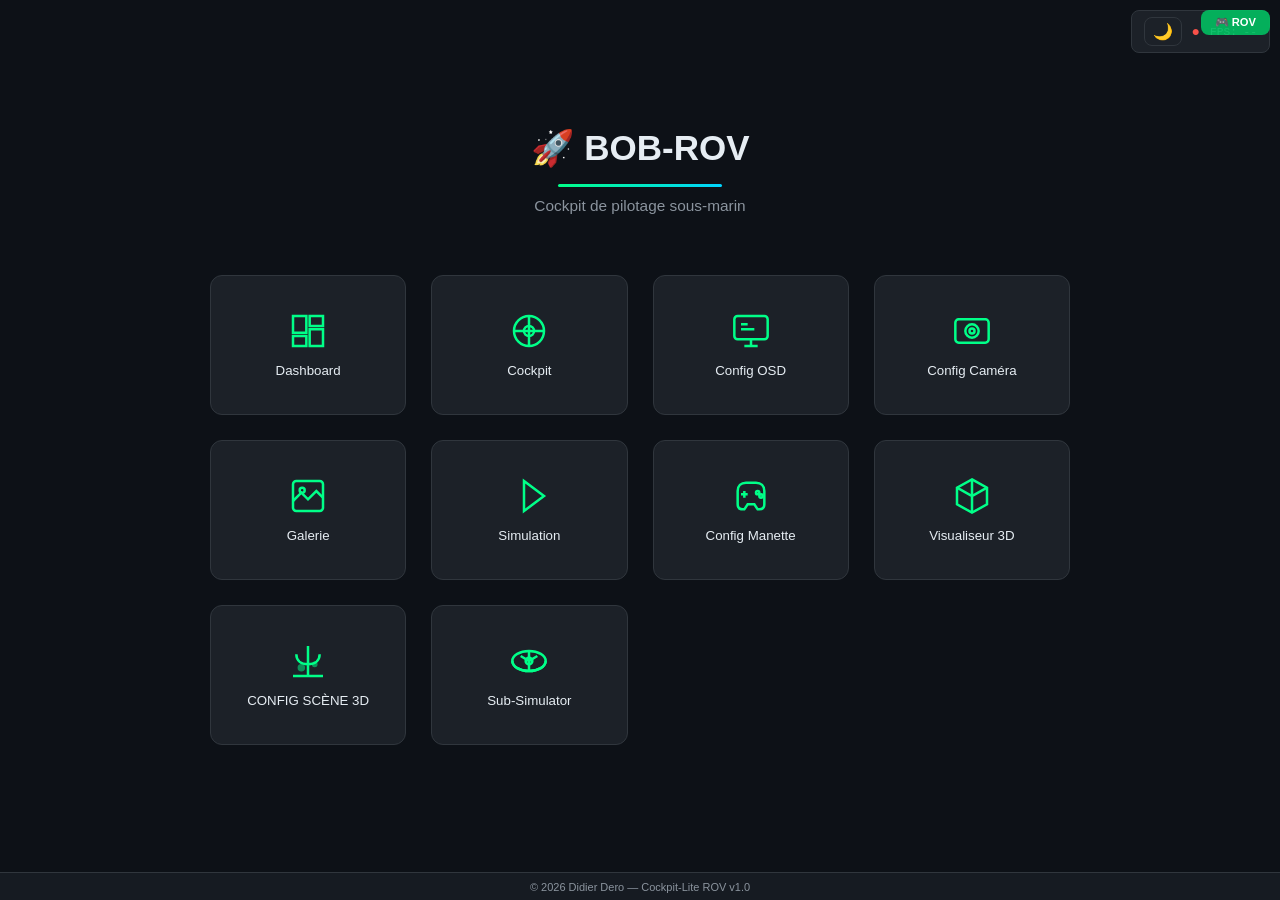
==== frontend/index.html @ 8fc5d4f7 "sauvegarde" ====
<!DOCTYPE html>
<html lang="fr">
<head>
    <meta charset="UTF-8">
    <meta name="viewport" content="width=device-width, initial-scale=1.0">
    <title>BOB-ROV</title>
    <link rel="icon" href="data:image/svg+xml,<svg xmlns='http://www.w3.org/2000/svg' viewBox='0 0 100 100'><text y='.9em' font-size='90'>🚀</text></svg>">
    <link rel="stylesheet" href="css/style.css">
    <link rel="stylesheet" href="css/gamepad.css">
    <link rel="stylesheet" href="css/goggle.css">
    <!-- Three.js via importmap pour le rendu 3D filaire du ROV -->
    <script type="importmap">
    {
        "imports": {
            "three": "https://unpkg.com/three@0.170.0/build/three.module.js",
            "three/addons/": "https://unpkg.com/three@0.170.0/examples/jsm/"
        }
    }
    </script>
    <link rel="stylesheet" href="css/gamepad-nav.css">
    <link rel="stylesheet" href="css/scene3d.css">
</head>
<body class="theme-night">
    <div class="app-container">
        <!-- ========== HEADER + NAVIGATION GRILLE ========== -->
        <header class="index-header" id="nav-home">
            <div class="header-content">
                <h1>🚀 BOB-ROV</h1>
                <p>Cockpit de pilotage sous-marin</p>
            </div>
            <nav class="nav-grid">
                <button class="nav-tile" data-tile="dashboard" onclick="App.switchTile('dashboard')">
                    <svg viewBox="0 0 24 24" width="40" height="40" fill="none" stroke="currentColor" stroke-width="1.5">
                        <path d="M3 13h8V3H3v10zm0 8h8v-6H3v6zm10 0h8V11h-8v10zm0-18v6h8V3h-8z"/>
                    </svg>
                    <span>Dashboard</span>
                </button>
                <button class="nav-tile" data-tile="cockpit" onclick="App.switchTile('cockpit')">
                    <svg viewBox="0 0 24 24" width="40" height="40" fill="none" stroke="currentColor" stroke-width="1.5">
                        <circle cx="12" cy="12" r="9"/>
                        <path d="M12 3v18M3 12h18"/>
                        <circle cx="12" cy="12" r="3"/>
                    </svg>
                    <span>Cockpit</span>
                </button>
                <button class="nav-tile" data-tile="config-osd" onclick="App.switchTile('config-osd')">
                    <svg viewBox="0 0 24 24" width="40" height="40" fill="none" stroke="currentColor" stroke-width="1.5">
                        <rect x="2" y="3" width="20" height="14" rx="2"/>
                        <path d="M8 21h8M12 17v4"/>
                        <path d="M6 8h4M6 11h8"/>
                    </svg>
                    <span>Config OSD</span>
                </button>
                <button class="nav-tile" data-tile="config-cam" onclick="App.switchTile('config-cam')">
                    <svg viewBox="0 0 24 24" width="40" height="40" fill="none" stroke="currentColor" stroke-width="1.5">
                        <rect x="2" y="5" width="20" height="14" rx="2"/>
                        <circle cx="12" cy="12" r="4"/>
                        <circle cx="12" cy="12" r="1.5"/>
                    </svg>
                    <span>Config Caméra</span>
                </button>
                <button class="nav-tile" data-tile="galerie" onclick="App.switchTile('galerie')">
                    <svg viewBox="0 0 24 24" width="40" height="40" fill="none" stroke="currentColor" stroke-width="1.5">
                        <rect x="3" y="3" width="18" height="18" rx="2"/>
                        <path d="M3 15l5-5 4 4 5-5 4 4"/>
                        <circle cx="8.5" cy="8.5" r="1.5"/>
                    </svg>
                    <span>Galerie</span>
                </button>
                <button class="nav-tile" data-tile="simulation" onclick="App.switchTile('simulation')">
                    <svg viewBox="0 0 24 24" width="40" height="40" fill="none" stroke="currentColor" stroke-width="1.5">
                        <path d="M9 3v18l12-9L9 3z"/>
                    </svg>
                    <span>Simulation</span>
                </button>
                <button class="nav-tile" data-tile="config-manette" onclick="App.switchTile('config-manette')">
                    <svg viewBox="0 0 24 24" width="40" height="40" fill="none" stroke="currentColor" stroke-width="1.5">
                        <path d="M6 11h4M8 9v4"/>
                        <circle cx="16" cy="10" r="1"/>
                        <circle cx="18" cy="12" r="1"/>
                        <path d="M4 17c0 2 1 3 3 3h1l2-3h4l2 3h1c2 0 3-1 3-3V9c0-3-2-5-5-5H9C6 4 4 6 4 9v8z"/>
                    </svg>
                    <span>Config Manette</span>
                </button>
                <button class="nav-tile" data-tile="mapping3d" onclick="window.location.href='/mapping3d'">
                    <svg viewBox="0 0 24 24" width="40" height="40" fill="none" stroke="currentColor" stroke-width="1.5">
                        <path d="M12 2l9 5v10l-9 5-9-5V7l9-5z"/>
                        <path d="M12 2v20M3 7l9 5 9-5"/>
                    </svg>
                    <span>Visualiseur 3D</span>
                </button>
                <button class="nav-tile" data-tile="config-scene-3d" onclick="App.switchTile('config-scene-3d')">
                    <svg viewBox="0 0 24 24" width="40" height="40" fill="none" stroke="currentColor" stroke-width="1.5">
                        <path d="M12 3v18M5 8c0 4 3 6 7 6s7-2 7-6"/>
                        <path d="M3 21h18"/>
                        <circle cx="8" cy="16" r="1.5" fill="currentColor" opacity="0.5"/>
                        <circle cx="16" cy="14" r="1" fill="currentColor" opacity="0.5"/>
                    </svg>
                    <span>CONFIG SCÈNE 3D</span>
                </button>
                <button class="nav-tile" data-tile="subsim" onclick="window.location.href='/subsim'">
                    <svg viewBox="0 0 24 24" width="40" height="40" fill="none" stroke="currentColor" stroke-width="1.5">
                        <ellipse cx="12" cy="12" rx="10" ry="6"/>
                        <path d="M12 6v12"/>
                        <path d="M7 9l5 3 5-3"/>
                        <circle cx="12" cy="12" r="2"/>
                        <path d="M2 12c0 3.3 4.5 6 10 6s10-2.7 10-6"/>
                    </svg>
                    <span>Sub-Simulator</span>
                </button>
            </nav>
        </header>

        <!-- Bouton retour vers l'accueil (visible quand un panneau est ouvert) -->
        <button class="btn-back" id="btn-back-home" onclick="App.goHome()">← Accueil</button>

        <!-- Status bar flottante (thème, WebSocket, FPS, SIM) -->
        <div class="status-bar-float" id="status-bar-float">
            <button class="theme-toggle" id="btn-theme" title="Basculer Jour/Nuit">🌙</button>
            <span class="status-dot" id="ws-status" title="WebSocket">●</span>
            <span id="nav-fps">FPS: --</span>
            <span id="nav-sim" class="badge-sim">SIM</span>
        </div>

        <!-- ========== CONTENU PRINCIPAL ========== -->
        <main class="main-content">

            <!-- ===== TUILE 1: DASHBOARD ===== -->
            <section class="tile-panel" id="tile-dashboard">
                <h2 class="tile-title">Dashboard / Informations Système</h2>
                <div class="dashboard-grid">
                    <div class="info-card">
                        <h3>🖥 Processeur</h3>
                        <div class="metric"><span class="metric-label">Température SoC</span><span class="metric-value" id="cpu-temp">--</span></div>
                        <div class="metric"><span class="metric-label">Charge (1min)</span><span class="metric-value" id="cpu-load">--</span></div>
                    </div>
                    <div class="info-card">
                        <h3>💾 Mémoire</h3>
                        <div class="metric"><span class="metric-label">Utilisation RAM</span><span class="metric-value" id="mem-used">--</span></div>
                        <div class="progress-bar"><div class="progress-fill" id="mem-bar" style="width:0%"></div></div>
                    </div>
                    <div class="info-card">
                        <h3>💿 Stockage</h3>
                        <div class="metric"><span class="metric-label">Disque libre</span><span class="metric-value" id="disk-free">--</span></div>
                    </div>
                    <div class="info-card">
                        <h3>📷 Caméra</h3>
                        <div class="metric"><span class="metric-label">État</span><span class="metric-value" id="cam-status">--</span></div>
                        <div class="metric"><span class="metric-label">FPS vidéo</span><span class="metric-value" id="cam-fps">--</span></div>
                    </div>
                    <div class="info-card">
                        <h3>🌐 Réseau</h3>
                        <div class="metric"><span class="metric-label">WebSocket</span><span class="metric-value" id="net-ws">--</span></div>
                    </div>
                    <div class="info-card">
                        <h3>📡 Capteurs</h3>
                        <div class="metric"><span class="metric-label">Mode</span><span class="metric-value" id="sensor-mode">--</span></div>
                        <div class="metric"><span class="metric-label">Profondeur</span><span class="metric-value" id="dash-depth">--</span></div>
                        <div class="metric"><span class="metric-label">Température</span><span class="metric-value" id="dash-temp">--</span></div>
                        <div class="metric"><span class="metric-label">Pression</span><span class="metric-value" id="dash-pressure">--</span></div>
                        <div class="metric"><span class="metric-label">GY-91 (IMU)</span><span class="metric-value" id="dash-gy91">--</span></div>
                    </div>
                    <div class="info-card">
                        <h3>🧭 Centrale inertielle (IMU)</h3>
                        <div class="metric"><span class="metric-label">Capteur actif</span><span class="metric-value" id="imu-sensor-name">--</span></div>
                        <div class="metric"><span class="metric-label">Adresse I2C</span><span class="metric-value" id="imu-i2c-addr">--</span></div>
                        <div class="metric"><span class="metric-label">État</span><span class="metric-value" id="imu-health">--</span></div>
                        <div class="metric"><span class="metric-label">Roll / Pitch / Yaw</span><span class="metric-value" id="imu-orientation">--</span></div>
                        <div class="metric"><span class="metric-label">Accél. (g)</span><span class="metric-value" id="imu-accel">--</span></div>
                        <div class="imu-alert" id="imu-alert" style="display:none; color:#ff6b35; font-size:0.85em; margin:6px 0;">⚠ --</div>
                        <div class="metric" style="margin-top:8px;">
                            <span class="metric-label">Changer de capteur</span>
                            <select id="imu-sensor-select" style="max-width:130px;">
                                <option value="QMI8658">QMI8658</option>
                                <option value="GY91">GY91</option>
                                <option value="ADXL345">ADXL345</option>
                            </select>
                        </div>
                        <button class="btn btn-primary btn-sm" id="btn-imu-apply" onclick="App.applyImuSensor()">✅ Appliquer</button>
                    </div>
                    <div class="info-card">
                        <h3>🔧 Capteurs individuels</h3>
                        <p class="hint">Activez/désactivez chaque capteur (simulé ↔ réel)</p>
                        <div class="sensor-toggle-grid">
                            <label class="sensor-toggle">
                                <span class="sensor-label">📐 Roulis</span>
                                <input type="checkbox" id="sens-roll" checked data-sensor="roll">
                                <span class="sensor-status" id="sens-roll-status">SIM</span>
                            </label>
                            <label class="sensor-toggle">
                                <span class="sensor-label">📏 Tangage</span>
                                <input type="checkbox" id="sens-pitch" checked data-sensor="pitch">
                                <span class="sensor-status" id="sens-pitch-status">SIM</span>
                            </label>
                            <label class="sensor-toggle">
                                <span class="sensor-label">🌊 Profondeur</span>
                                <input type="checkbox" id="sens-depth" checked data-sensor="depth">
                                <span class="sensor-status" id="sens-depth-status">SIM</span>
                            </label>
                            <label class="sensor-toggle">
                                <span class="sensor-label">🌡️ Température</span>
                                <input type="checkbox" id="sens-temperature" checked data-sensor="temperature">
                                <span class="sensor-status" id="sens-temperature-status">SIM</span>
                            </label>
                            <label class="sensor-toggle">
                                <span class="sensor-label">🧭 Cap</span>
                                <input type="checkbox" id="sens-heading" checked data-sensor="heading">
                                <span class="sensor-status" id="sens-heading-status">SIM</span>
                            </label>
                            <label class="sensor-toggle">
                                <span class="sensor-label">🔋 Batterie</span>
                                <input type="checkbox" id="sens-battery" checked data-sensor="battery">
                                <span class="sensor-status" id="sens-battery-status">SIM</span>
                            </label>
                        </div>
                        <div class="sensor-hw-status">
                            <h4>Matériel détecté</h4>
                            <div id="sensor-hw-list"></div>
                        </div>
                        <div class="sensor-adxl-section">
                            <label class="sensor-toggle sensor-toggle-wide">
                                <span class="sensor-label">⚡ ADXL345 (I2C 0x53)</span>
                                <input type="checkbox" id="sens-adxl345">
                                <span class="sensor-status" id="sens-adxl345-status">OFF</span>
                            </label>
                        </div>
                    </div>
                    <div class="info-card info-card-wifi">
                        <h3>📶 Configuration Wi-Fi</h3>
                        <div class="metric"><span class="metric-label">Réseau</span><span class="metric-value" id="wifi-ssid">--</span></div>
                        <div class="metric"><span class="metric-label">Adresse IP</span><span class="metric-value" id="wifi-ip">--</span></div>
                        <div class="metric"><span class="metric-label">Signal</span><span class="metric-value" id="wifi-signal">--</span></div>
                        <button class="btn btn-primary btn-sm wifi-manage-btn" id="btn-wifi-manage" onclick="WifiManager.openModal()">📶 Gérer / Scanner les réseaux</button>
                    </div>
                    <div class="info-card info-card-system">
                        <h3>⏻ Système</h3>
                        <button class="btn-reboot" id="btn-reboot" onclick="App.confirmReboot()">🔄 Redémarrer le Pi</button>
                    </div>
                    <div class="config-card">
                        <h3>📊 État des fonctions</h3>
                        <div id="action-status-panel"></div>
                    </div>
                </div>
            </section>

            <!-- ===== TUILE 2: COCKPIT ===== -->
            <section class="tile-panel" id="tile-cockpit">
                <div class="cockpit-layout" id="cockpit-layout">
                    <div class="video-container">
                        <img id="video-stream" src="/video_feed" alt="Flux vidéo">
                        <canvas id="osd-canvas"></canvas>
                        <button class="panel-toggle-btn" id="btn-toggle-panel" title="Masquer/Afficher le panneau (F)">◀</button>
                    </div>
                    <div class="control-panel" id="control-panel">

                        <!-- === Accordéon : Commandes === -->
                        <div class="cockpit-section" data-section="commandes">
                            <div class="section-header">
                                <span class="section-title">🎮 Commandes</span>
                                <span class="section-indicator">▾</span>
                            </div>
                            <div class="section-body">
                                <div class="control-group">
                                    <button class="btn btn-danger" id="btn-arm">🔓 ARMER</button>
                                    <button class="btn btn-success" id="btn-disarm">🔒 DÉSARMER</button>
                                </div>
                                <div class="control-group autopilot-group">
                                    <label>Auto-Pilote (ESP32)</label>
                                    <div class="autopilot-selector">
                                        <button class="btn-autopilot active" id="btn-ap-1" data-ap-mode="1" title="Pilotage manuel, stabilisation désactivée">🕹️ PASSIF</button>
                                        <button class="btn-autopilot" id="btn-ap-2" data-ap-mode="2" title="Stabilisation automatique du roulis">⚖️ AUTO-ROULIS</button>
                                        <button class="btn-autopilot" id="btn-ap-3" data-ap-mode="3" title="Stabilisation complète">🎯 AUTO-FULL</button>
                                    </div>
                                </div>
                                <div class="control-group">
                                    <label for="light-slider">Éclairage LED</label>
                                    <input type="range" id="light-slider" min="0" max="100" value="0">
                                    <span id="light-value">0%</span>
                                </div>
                                <div class="control-group" style="margin-top:10px;">
                                    <button class="btn-sm" id="btn-goggle" onclick="Goggle.activate()" title="Mode Lunette (G)">🥽 Mode Lunette</button>
                                </div>
                            </div>
                        </div>

                        <!-- === Accordéon : Enregistrement === -->
                        <div class="cockpit-section" data-section="enregistrement">
                            <div class="section-header">
                                <span class="section-title">📸 Enregistrement</span>
                                <span class="section-indicator">▾</span>
                            </div>
                            <div class="section-body">
                                <div class="control-group record-group">
                                    <div class="record-buttons">
                                        <button class="btn btn-record" id="btn-record-start" title="Démarrer l'enregistrement vidéo">🔴 REC</button>
                                        <button class="btn btn-record-stop" id="btn-record-stop" disabled title="Arrêter l'enregistrement">⏹ STOP</button>
                                        <button class="btn btn-photo" id="btn-photo" title="Prendre une photo">📷 PHOTO</button>
                                    </div>
                                    <div class="record-osd-toggles">
                                        <label class="toggle-label toggle-sm"><input type="checkbox" id="cfg-record-video-osd" checked> OSD sur vidéo</label>
                                        <label class="toggle-label toggle-sm"><input type="checkbox" id="cfg-record-photo-osd" checked> OSD sur photo</label>
                                    </div>
                                    <div class="record-status" id="record-status">
                                        <span id="record-indicator" class="record-dot"></span>
                                        <span id="record-info">Prêt</span>
                                    </div>
                                </div>
                            </div>
                        </div>

                        <!-- === Accordéon : Télémétrie === -->
                        <div class="cockpit-section" data-section="telemetrie">
                            <div class="section-header">
                                <span class="section-title">📊 Télémétrie</span>
                                <span class="section-indicator">▾</span>
                            </div>
                            <div class="section-body">
                                <div class="telemetry-quick">
                                    <div class="tq-item"><span class="tq-label">Prof.</span><span class="tq-value" id="tq-depth">0.0m</span></div>
                                    <div class="tq-item"><span class="tq-label">Temp.</span><span class="tq-value" id="tq-temp">20.0°C</span></div>
                                    <div class="tq-item"><span class="tq-label">Cap</span><span class="tq-value" id="tq-heading">000°</span></div>
                                    <div class="tq-item"><span class="tq-label">Batt.</span><span class="tq-value" id="tq-battery">100%</span></div>
                                    <div class="tq-item"><span class="tq-label">Roulis</span><span class="tq-value" id="tq-roll">0.0°</span></div>
                                    <div class="tq-item"><span class="tq-label">Tangage</span><span class="tq-value" id="tq-pitch">0.0°</span></div>
                                    <div class="tq-item"><span class="tq-label">Press.</span><span class="tq-value" id="tq-pressure">1013 hPa</span></div>
                                </div>
                            </div>
                        </div>

                        <!-- === Accordéon : Propulsion === -->
                        <div class="cockpit-section" data-section="propulsion">
                            <div class="section-header">
                                <span class="section-title">⚙️ Propulsion</span>
                                <span class="section-indicator">▾</span>
                            </div>
                            <div class="section-body">
                                <!-- Propulseurs M1..M8 (2 blocs, alimentés par la télémétrie WS) -->
                                <div class="motors-panel">
                                    <div class="motors-group">
                                        <h4 class="motors-group-title">↔️ Propulsion Horizontale</h4>
                                        <div id="motors-horizontal" class="motors-bars"></div>
                                    </div>
                                    <div class="motors-group">
                                        <h4 class="motors-group-title">↕️ Propulsion Verticale</h4>
                                        <div id="motors-vertical" class="motors-bars"></div>
                                    </div>
                                </div>
                            </div>
                        </div>

                        <!-- === Accordéon : Périphériques === -->
                        <div class="cockpit-section" data-section="peripheriques">
                            <div class="section-header">
                                <span class="section-title">🔌 Périphériques</span>
                                <span class="section-indicator">▾</span>
                            </div>
                            <div class="section-body">
                                <div class="gamepad-status"><span id="gp-status">🎮 Manette: non connectée</span></div>
                                <label class="toggle-label" style="margin:4px 0 8px 2px;font-size:11px;cursor:pointer;">
                                    <input type="checkbox" id="cfg-test-gamepad"> Test manette (Rov3D)
                                </label>
                                <div class="esp32-status"><span id="esp32-status" class="esp32-badge disconnected">🔌 ESP32: —</span></div>
                                <div class="esp32-status"><span id="gy91-status" class="esp32-badge disconnected">🧭 IMU: —</span></div>
                                <div class="rov-status-indicator">
                                    <span id="rov-status-badge" class="status-badge" title="État des fonctions">Chargement...</span>
                                </div>
                            </div>
                        </div>

                        <!-- === Accordéon : Caméra === -->
                        <div class="cockpit-section" data-section="camera">
                            <div class="section-header">
                                <span class="section-title">📷 Caméra</span>
                                <span class="section-indicator">▾</span>
                            </div>
                            <div class="section-body">
                                <!-- Panneau réglages caméra rapides -->
                                <div class="cockpit-cam-panel">
                                    <div class="cockpit-cam-indicator">
                                        <span class="cam-dot active" id="cockpit-cam-dot"></span>
                                        <span id="cockpit-cam-device">/dev/video0</span>
                                    </div>
                                    <div class="cam-quick-row">
                                        <label>Luminosité</label>
                                        <input type="range" id="cockpit-brightness" min="-10" max="10" value="0">
                                        <span id="cockpit-brightness-val">0</span>
                                    </div>
                                    <div class="cam-quick-row">
                                        <label>Contraste</label>
                                        <input type="range" id="cockpit-contrast" min="1" max="32" value="16">
                                        <span id="cockpit-contrast-val">16</span>
                                    </div>
                                    <div class="cam-quick-actions">
                                        <button class="btn btn-secondary btn-sm" id="btn-cockpit-swap" title="Inverser caméra principale et PiP">🔄 Inverser caméras</button>
                                    </div>
                                </div>
                            </div>
                        </div>

                        <!-- === Accordéon : Mise en page OSD === -->
                        <div class="cockpit-section" data-section="layout">
                            <div class="section-header">
                                <span class="section-title">📐 Mise en page</span>
                                <span class="section-indicator">▾</span>
                            </div>
                            <div class="section-body">
                                <!-- Sélecteur de profil -->
                                <div class="layout-profile-selector">
                                    <label class="layout-profile-label">
                                        <input type="radio" name="osd-layout-profile" value="screen" checked>
                                        🖥️ Profil Écran
                                    </label>
                                    <label class="layout-profile-label">
                                        <input type="radio" name="osd-layout-profile" value="goggles">
                                        🥽 Profil Lunettes AR
                                    </label>
                                </div>
                                <div class="layout-profile-status" id="layout-profile-status">🖥️ Profil Écran</div>

                                <!-- Mode édition -->
                                <label class="toggle-label layout-edit-toggle">
                                    <input type="checkbox" id="cfg-layout-edit-mode">
                                    <span>✏️ Mode Édition (Drag &amp; Drop)</span>
                                </label>
                                <p class="layout-hint">Glissez les éléments OSD directement sur la vidéo pour les repositionner.</p>

                                <!-- Boutons -->
                                <div class="layout-buttons">
                                    <button class="btn btn-primary btn-sm" id="btn-save-layout" title="Sauvegarder les positions actuelles">💾 Enregistrer</button>
                                    <button class="btn btn-secondary btn-sm" id="btn-reset-layout" title="Revenir aux positions par défaut">↩ Réinitialiser</button>
                                </div>
                            </div>
                        </div>

                    </div>
                </div>
            </section>

            <!-- ===== TUILE 3: GALERIE ===== -->
            <section class="tile-panel" id="tile-galerie">
                <h2 class="tile-title">Galerie — Enregistrements Vidéo &amp; Photo</h2>
                <div class="galerie-toolbar">
                    <button class="btn btn-secondary btn-sm" id="btn-refresh-recordings">🔄 Rafraîchir</button>
                    <button class="btn btn-secondary btn-sm" id="btn-download-selected" disabled title="Télécharger la sélection">⬇ Télécharger</button>
                    <button class="btn btn-danger btn-sm" id="btn-delete-selected" disabled title="Supprimer la sélection">🗑 Supprimer</button>
                    <span class="galerie-count" id="galerie-count"></span>
                </div>
                <table class="recordings-table" id="recordings-table">
                    <thead>
                        <tr>
                            <th class="col-check"><input type="checkbox" id="chk-select-all" title="Tout sélectionner"></th>
                            <th class="col-type">Type</th>
                            <th class="col-name">Fichier</th>
                            <th class="col-size">Taille</th>
                            <th class="col-date">Date</th>
                            <th class="col-actions">Actions</th>
                        </tr>
                    </thead>
                    <tbody id="recordings-list">
                        <tr><td colspan="6" class="hint-cell">Aucun enregistrement</td></tr>
                    </tbody>
                </table>
            </section>

            <!-- ===== TUILE 3: CONFIG OSD ===== -->
            <section class="tile-panel" id="tile-config-osd">
                <h2 class="tile-title">Configuration OSD / Affichage tête haute</h2>
                <!-- Aperçu en direct : vidéo + OSD canvas vectoriel -->
                <div class="video-container osd-preview-container">
                    <img id="osd-preview-video" src="/video_feed" alt="Aperçu vidéo">
                    <canvas id="osd-preview-canvas"></canvas>
                </div>
                <div class="config-grid">
                    <div class="config-card">
                        <h3>Éléments visibles</h3>
                        <label class="toggle-label"><input type="checkbox" id="cfg-show-horizon" checked> Horizon artificiel</label>
                        <label class="toggle-label"><input type="checkbox" id="cfg-show-depth" checked> Jauge de profondeur</label>
                        <label class="toggle-label"><input type="checkbox" id="cfg-show-temperature" checked> Température</label>
                        <label class="toggle-label"><input type="checkbox" id="cfg-show-battery" checked> Batterie</label>
                        <label class="toggle-label"><input type="checkbox" id="cfg-show-compass" checked> Cap / Boussole</label>
                        <label class="toggle-label"><input type="checkbox" id="cfg-show-fps" checked> FPS</label>
                        <label class="toggle-label"><input type="checkbox" id="cfg-show-motors" checked> Propulseurs</label>
                        <label class="toggle-label"><input type="checkbox" id="cfg-show-rov3d" checked> Rov3D (modèle filaire)</label>
                        <label class="toggle-label"><input type="checkbox" id="cfg-show-clock" checked> Horloge</label>
                        <label class="toggle-label"><input type="checkbox" id="cfg-show-armed" checked> Statut Armé/Désarmé</label>
                        <label class="toggle-label"><input type="checkbox" id="cfg-show-gamepad-battery" checked> Batterie Manette</label>
                        <label class="toggle-label"><input type="checkbox" id="cfg-show-display-mode" checked> Mode d'affichage</label>
                    </div>
                    <div class="config-card">
                        <h3>Couleurs</h3>
                        <label>Horizon <input type="color" id="cfg-horizon-color" value="#00FF88"></label>
                        <label>Profondeur <input type="color" id="cfg-depth-color" value="#00AAFF"></label>
                        <label>Température <input type="color" id="cfg-temperature-color" value="#FFAA00"></label>
                        <label>Cap <input type="color" id="cfg-compass-color" value="#FFFFFF"></label>
                        <label>Batterie <input type="color" id="cfg-battery-color" value="#00CC44"></label>
                        <label>FPS <input type="color" id="cfg-fps-color" value="#FFFFFF"></label>
                        <label>Couleur primaire <input type="color" id="cfg-primary-color" value="#00FF00"></label>
                    </div>
                    <div class="config-card">
                        <h3>Apparence</h3>
                        <label>Transparence OSD (globale) <input type="range" id="cfg-opacity" min="0" max="100" value="100"><span id="opacity-val">100%</span></label>
                        <label>Transparence Horizon <input type="range" id="cfg-horizon-opacity" min="10" max="100" value="100"><span id="horizon-opacity-val">100%</span></label>
                        <label>Transparence Profondeur <input type="range" id="cfg-depth-opacity" min="10" max="100" value="100"><span id="depth-opacity-val">100%</span></label>
                        <label>Transparence Température <input type="range" id="cfg-temperature-opacity" min="10" max="100" value="100"><span id="temperature-opacity-val">100%</span></label>
                        <label>Transparence Cap <input type="range" id="cfg-compass-opacity" min="10" max="100" value="100"><span id="compass-opacity-val">100%</span></label>
                        <label>Transparence Batterie <input type="range" id="cfg-battery-opacity" min="10" max="100" value="100"><span id="battery-opacity-val">100%</span></label>
                        <label>Transparence Propulseurs <input type="range" id="cfg-motors-opacity" min="10" max="100" value="100"><span id="motors-opacity-val">100%</span></label>
                        <label>Transparence Rov3D <input type="range" id="cfg-rov3d-opacity" min="10" max="100" value="100"><span id="rov3d-opacity-val">100%</span></label>
                        <label>Transparence FPS <input type="range" id="cfg-fps-opacity" min="10" max="100" value="100"><span id="fps-opacity-val">100%</span></label>
                        <label>Transparence Horloge <input type="range" id="cfg-clock-opacity" min="10" max="100" value="100"><span id="clock-opacity-val">100%</span></label>
                        <label>Transparence Armé/Désarmé <input type="range" id="cfg-armed-opacity" min="10" max="100" value="100"><span id="armed-opacity-val">100%</span></label>
                        <label>Transparence Bat. Manette <input type="range" id="cfg-gamepad-battery-opacity" min="10" max="100" value="100"><span id="gamepad-battery-opacity-val">100%</span></label>
                        <label>Transparence Mode <input type="range" id="cfg-display-mode-opacity" min="10" max="100" value="100"><span id="display-mode-opacity-val">100%</span></label>
                        <label>Taille police <input type="range" id="cfg-font-scale" min="0.4" max="1.5" step="0.1" value="0.8"><span id="font-scale-value">0.8</span></label>
                    </div>
                    <div class="config-card">
                        <h3>Horizon artificiel</h3>
                        <label>Épaisseur traits <input type="range" id="cfg-horizon-line-thick" min="1" max="10" step="0.5" value="2"><span id="horizon-line-thick-val">2px</span></label>
                        <label>Opacité cercle <input type="range" id="cfg-horizon-circle-opacity" min="0" max="100" value="15"><span id="horizon-circle-opacity-val">15%</span></label>
                        <label>Opacité bordure <input type="range" id="cfg-horizon-border-opacity" min="0" max="100" value="25"><span id="horizon-border-opacity-val">25%</span></label>
                        <label>Taille rayon (%) <input type="range" id="cfg-horizon-radius-pct" min="8" max="40" value="18"><span id="horizon-radius-pct-val">18%</span></label>
                        <label>Amplif. tangage <input type="range" id="cfg-horizon-pitch-scale" min="1" max="5" value="2"><span id="horizon-pitch-scale-val">2x</span></label>
                        <label>Amortissement <input type="range" id="cfg-horizon-damping" min="1" max="10" value="5"><span id="horizon-damping-val">5</span></label>
                        <label>Couleur ailes <input type="color" id="cfg-horizon-wing-color" value="#FFFF00"></label>
                        <label class="toggle-label"><input type="checkbox" id="cfg-horizon-show-text" checked> Texte Roulis/Tangage</label>
                        <label class="toggle-label"><input type="checkbox" id="cfg-horizon-clip"> Masquer les traits hors du cercle</label>
                    </div>
                    <div class="config-card">
                        <h3>Positions (%)</h3>
                        <p class="hint">Position en pourcentage de la taille de la vidéo (0-100).</p>
                        <label>Horizon X <input type="number" id="cfg-horizon-x" min="0" max="100" value="50"></label>
                        <label>Horizon Y <input type="number" id="cfg-horizon-y" min="0" max="100" value="50"></label>
                        <label>Profondeur X <input type="number" id="cfg-depth-x" min="0" max="100" value="3"></label>
                        <label>Profondeur Y <input type="number" id="cfg-depth-y" min="0" max="100" value="15"></label>
                        <label>Temp. X <input type="number" id="cfg-temperature-x" min="0" max="100" value="88"></label>
                        <label>Temp. Y <input type="number" id="cfg-temperature-y" min="0" max="100" value="5"></label>
                        <label>Boussole X <input type="number" id="cfg-compass-x" min="0" max="100" value="50"></label>
                        <label>Boussole Y <input type="number" id="cfg-compass-y" min="0" max="100" value="92"></label>
                        <label>Batterie X <input type="number" id="cfg-battery-x" min="0" max="100" value="88"></label>
                        <label>Batterie Y <input type="number" id="cfg-battery-y" min="0" max="100" value="12"></label>
                    </div>
                    <div class="config-card">
                        <h3>Modèle 3D Rov3D</h3>
                        <p class="hint">Téléversez un fichier .glb pour remplacer le modèle 3D filaire affiché dans l'OSD.</p>
                        <label class="upload-label">
                            Fichier .glb :
                            <input type="file" id="cfg-rov3d-file" accept=".glb,.gltf">
                        </label>
                        <button id="btn-rov3d-upload" class="btn-secondary" style="margin-top:6px;">Importer le modèle</button>
                        <span id="rov3d-upload-status" style="font-size:0.85em;margin-left:8px;"></span>
                    </div>
                </div>
                <div class="config-actions">
                    <button class="btn btn-primary" id="btn-save-osd">💾 Appliquer</button>
                    <button class="btn btn-secondary" id="btn-reset-osd">↺ Réinitialiser par défaut</button>
                </div>
            </section>

            <!-- ===== TUILE 4: CONFIG CAMÉRA ===== -->
            <section class="tile-panel" id="tile-config-cam">
                <h2 class="tile-title">Configuration Caméra &amp; Vidéo</h2>
                <div class="config-grid">
                    <div class="config-card">
                        <h3>Caméra principale</h3>
                        <label>Périphérique <select id="cfg-camera-device"><option value="/dev/video0">/dev/video0</option></select></label>
                        <button class="btn btn-secondary btn-sm" id="btn-refresh-cameras">🔄 Rafraîchir</button>
                                                <button class="btn btn-accent btn-sm" id="btn-detect-cameras">🔍 Détecter</button>
                        <label>Largeur <select id="cfg-width"><option value="640">640</option><option value="1280" selected>1280</option><option value="1920">1920</option></select></label>
                        <label>Hauteur <select id="cfg-height"><option value="480">480</option><option value="720" selected>720</option><option value="1080">1080</option></select></label>
                        <label>FPS <select id="cfg-fps"><option value="15">15</option><option value="30" selected>30</option><option value="60">60</option></select></label>
                        <label>Format <select id="cfg-format"><option value="MJPEG" selected>MJPEG</option><option value="YUYV">YUYV</option></select></label>
                    </div>
                    <div class="config-card">
                        <h3>OSD sur vidéo</h3>
                        <label class="toggle-label"><input type="checkbox" id="cfg-osd-enabled" checked> OSD sur enregistrements et photos</label>
                    </div>
                    <div class="config-card">
                        <h3>Picture-in-Picture (PiP)</h3>
                        <label class="toggle-label"><input type="checkbox" id="cfg-pip-enabled"> Activer PiP</label>
                        <label>Caméra secondaire <select id="cfg-pip-device"><option value="/dev/video2">/dev/video2</option></select></label>
                        <label>Position <select id="cfg-pip-position"><option value="top-right" selected>Haut droite</option><option value="top-left">Haut gauche</option><option value="bottom-right">Bas droite</option><option value="bottom-left">Bas gauche</option></select></label>
                        <label>Taille <select id="cfg-pip-size"><option value="small" selected>Petit</option><option value="medium">Moyen</option><option value="large">Grand</option></select></label>
                        <button class="btn btn-secondary btn-sm" id="btn-swap-cameras">🔄 Échanger caméras</button>
                    </div>
                    <div class="config-card">
                        <h3>📸 Enregistrement</h3>
                        <label>Résolution vidéo
                            <select id="cfg-video-resolution">
                                <option value="640x480">640×480</option>
                                <option value="1280x720" selected>1280×720 (HD)</option>
                                <option value="1920x1080">1920×1080 (Full HD)</option>
                            </select>
                        </label>
                        <label>Résolution photo
                            <select id="cfg-photo-resolution">
                                <option value="1280x720">1280×720 (HD)</option>
                                <option value="1920x1080" selected>1920×1080 (Full HD)</option>
                                <option value="2592x1944">2592×1944 (5MP)</option>
                            </select>
                        </label>
                        <label class="toggle-label"><input type="checkbox" id="cfg-video-osd" checked> Inclure l'OSD dans les vidéos</label>
                        <label class="toggle-label"><input type="checkbox" id="cfg-photo-osd" checked> Inclure l'OSD dans les photos</label>
                    </div>
                </div>

                <!-- Réglages V4L2 par caméra -->
                <div class="camera-tabs">
                    <button class="cam-tab active" data-cam="1">📷 CAMÉRA 1</button>
                    <button class="cam-tab" data-cam="2">📷 CAMÉRA 2 (PiP)</button>
                </div>
                <div class="cam-controls-panel" id="cam-controls-panel">
                    <div class="cam-controls-header">
                        <span id="cam-device-label">/dev/video0</span>
                        <button class="btn btn-secondary btn-sm" id="btn-cam-refresh-params">🔄 Lire paramètres</button>
                    </div>
                    <div class="cam-controls-grid" id="cam-controls-grid">
                        <!-- Rempli dynamiquement par camera_config.js -->
                    </div>
                    <div class="config-actions">
                        <button class="btn btn-primary" id="btn-cam-apply">📸 Appliquer à la caméra</button>
                        <button class="btn btn-secondary" id="btn-cam-reset">↺ Réinitialiser</button>
                        <button class="btn btn-accent btn-sm" id="btn-fps-priority" title="Désactive l'auto-exposition pour stabiliser le FPS">⚡ Priorité FPS</button>
                    </div>
                </div>

                <div class="config-actions" style="margin-top:12px;">
                    <button class="btn btn-primary" id="btn-save-cam-config">💾 Sauvegarder config</button>
                    <button class="btn btn-secondary" id="btn-reload-cam-config">↺ Recharger</button>
                </div>
            </section>

            <!-- ===== TUILE: CONFIG MANETTE ===== -->
            <section class="tile-panel" id="tile-config-manette">
                <h2 class="tile-title">🎮 Configuration Manette</h2>

                <div class="gamepad-config-container">
                    <!-- Section Profils -->
                    <div class="config-card">
                        <h3>📋 Profils</h3>
                        <div class="profile-selector">
                            <select id="gp-profile-select"></select>
                            <button class="btn-accent" id="gp-profile-apply">Appliquer</button>
                        </div>
                        <div class="profile-actions">
                            <button class="btn-sm" id="gp-profile-save">💾 Sauvegarder</button>
                            <button class="btn-sm" id="gp-profile-new">➕ Nouveau</button>
                            <button class="btn-sm btn-danger" id="gp-profile-delete">🗑️ Supprimer</button>
                            <button class="btn-sm" id="gp-profile-export">📤 Exporter</button>
                            <button class="btn-sm" id="gp-profile-import">📥 Importer</button>
                            <input type="file" id="gp-import-file" accept=".json" style="display:none">
                        </div>

                        <!-- Modal création de profil -->
                        <div id="gp-new-profile-modal" class="gp-modal-overlay hidden">
                            <div class="gp-modal">
                                <h3>➕ Nouveau profil</h3>
                                <div class="gp-modal-body">
                                    <div class="control-group">
                                        <label>Nom du profil</label>
                                        <input type="text" id="gp-new-name" placeholder="Mon profil" maxlength="30">
                                    </div>
                                    <div class="control-group">
                                        <label>Description (optionnel)</label>
                                        <input type="text" id="gp-new-desc" placeholder="Description courte" maxlength="80">
                                    </div>
                                    <div class="control-group">
                                        <label>Basé sur</label>
                                        <select id="gp-new-base">
                                            <option value="">Profil vide</option>
                                        </select>
                                    </div>
                                </div>
                                <div class="gp-modal-actions">
                                    <button class="btn-sm" id="gp-new-cancel">Annuler</button>
                                    <button class="btn-accent" id="gp-new-confirm">Créer</button>
                                </div>
                            </div>
                        </div>
                    </div>

                    <!-- Section Visualisation SVG -->
                    <div class="config-card gamepad-visual-card">
                        <h3>🎮 Visualisation</h3>
                        <div id="gamepad-svg-container" class="gamepad-svg-container"></div>
                        <div class="gp-connection-status">
                            <span id="gp-connection-badge" class="gp-disconnected">⚪ Déconnectée</span>
                            <span id="gp-gamepad-name"></span>
                        </div>
                    </div>

                    <!-- Section Mapping — tableau unique trié par thèmes -->
                    <div class="config-card gamepad-mapping-card">
                        <!-- En-tête unique : titre + UNE SEULE barre d'actions -->
                        <div class="gp-map-header">
                            <h3>🗺️ Mapping de la manette</h3>
                            <div class="gp-map-actions">
                                <button class="btn-accent gp-map-save">💾 Sauvegarder le profil</button>
                                <button class="btn-sm gp-map-reset">↺ Réinitialiser aux valeurs par défaut</button>
                                <button class="btn-sm gp-map-export">📤 Exporter JSON</button>
                                <button class="btn-sm gp-map-import">📥 Importer JSON</button>
                            </div>
                        </div>
                        <input type="file" id="gp-map-import-file" accept=".json" style="display:none">

                        <!-- Bannière d'écoute (assignation) -->
                        <div id="gp-learn-banner" class="gp-learn-banner hidden">
                            <span class="gp-learn-pulse"></span>
                            <span id="gp-learn-msg">Appuyez sur un ou plusieurs boutons (combo) ou bougez un axe...</span>
                            <button id="gp-learn-cancel" class="btn-sm gp-learn-cancel-btn">✕ Annuler</button>
                        </div>

                        <!-- Tableau unique : catégorie / fonction / entrée / réglages / actions -->
                        <div class="gp-map-table-wrapper">
                            <table class="mapping-table">
                                <thead>
                                    <tr>
                                        <th>Catégorie / Thème</th>
                                        <th>Fonction / Action</th>
                                        <th>Bouton / Axe attribué</th>
                                        <th>Sensibilité / Inversion</th>
                                        <th>Actions</th>
                                    </tr>
                                </thead>
                                <tbody id="gp-map-table-body"></tbody>
                            </table>
                        </div>
                    </div>

                    <!-- Section Paramètres globaux -->
                    <div class="config-card">
                        <h3>⚙️ Paramètres globaux</h3>
                        <div class="gamepad-settings">
                            <div class="control-group">
                                <label>Sensibilité</label>
                                <input type="range" id="gp-sensitivity" min="10" max="100" value="100">
                                <span id="gp-sensitivity-val">100%</span>
                            </div>
                            <div class="control-group">
                                <label>Zone morte (deadzone)</label>
                                <input type="range" id="gp-deadzone" min="0" max="30" value="12">
                                <span id="gp-deadzone-val">12%</span>
                            </div>
                            <div class="control-group">
                                <label>Courbe de réponse</label>
                                <select id="gp-response-curve">
                                    <option value="linear">Linéaire</option>
                                    <option value="exponential">Exponentielle</option>
                                    <option value="logarithmic">Logarithmique</option>
                                </select>
                            </div>
                            <div class="control-group">
                                <label class="toggle-label">
                                    <input type="checkbox" id="gp-invert-x"> Inverser axe X
                                </label>
                            </div>
                            <div class="control-group">
                                <label class="toggle-label">
                                    <input type="checkbox" id="gp-invert-y"> Inverser axe Y
                                </label>
                            </div>
                            <div class="control-group">
                                <label class="toggle-label">
                                    <input type="checkbox" id="gp-vibration" checked> Vibration
                                </label>
                            </div>
                            <div class="control-group">
                                <label>Intensité vibration</label>
                                <input type="range" id="gp-vibration-intensity" min="0" max="100" value="80">
                                <span id="gp-vibration-intensity-val">80%</span>
                            </div>
                            <div class="control-group">
                                <label>Délai de répétition (ms)</label>
                                <input type="number" id="gp-repeat-delay" min="50" max="1000" value="200" step="50">
                            </div>
                        </div>
                    </div>

                    <!-- Section Test en direct -->
                    <div class="config-card gamepad-test-card">
                        <h3>🧪 Test en direct</h3>
                        <div class="gamepad-test-controls">
                            <button class="btn-accent" id="gp-test-start">▶️ Démarrer le test</button>
                            <button class="btn-sm" id="gp-test-stop" disabled>⏹️ Arrêter</button>
                        </div>
                        <div id="gamepad-test-panel" class="gamepad-test-panel">
                            <div class="test-section">
                                <h4>Boutons</h4>
                                <div id="gp-test-buttons" class="test-buttons-grid"></div>
                            </div>
                            <div class="test-section">
                                <h4>Axes</h4>
                                <div id="gp-test-axes" class="test-axes-container"></div>
                            </div>
                        </div>
                    </div>
                </div>
            </section>

            <!-- ===== TUILE 5: SIMULATION ===== -->
            <section class="tile-panel" id="tile-simulation">
                <h2 class="tile-title">Simulation ROV / Scénarios</h2>

                <!-- Barre d'actions -->
                <div class="sim-toolbar">
                    <button class="btn btn-secondary btn-sm" id="btn-sim-refresh-list">🔄 Rafraîchir</button>
                    <select id="sim-scenario-select" class="sim-select"></select>
                    <button class="btn btn-secondary btn-sm" id="btn-sim-load">📂 Charger</button>
                    <div class="sim-spacer"></div>
                    <button class="btn btn-success" id="btn-sim-start">▶ Exécuter</button>
                    <button class="btn btn-secondary" id="btn-sim-pause">⏸ Pause</button>
                    <button class="btn btn-danger" id="btn-sim-stop">⏹ Arrêter</button>
                    <button class="btn btn-secondary" id="btn-sim-reset">↺ Reset</button>
                </div>

                <!-- Barre de progression -->
                <div class="sim-progress-section">
                    <div class="sim-progress-info">
                        <span>État: <strong id="sim-state">Arrêté</strong></span>
                        <span>Instruction: <strong id="sim-current-instr">—</strong></span>
                        <span>Temps: <strong id="sim-elapsed">0.0s</strong> / <strong id="sim-duration">--</strong></span>
                    </div>
                    <div class="progress-bar"><div class="progress-fill" id="sim-progress-bar" style="width:0%"></div></div>
                </div>

                <!-- Éditeur de scénario en liste -->
                <div class="sim-editor">
                    <div class="sim-editor-header">
                        <h3>📝 Constructeur de scénario</h3>
                        <div class="sim-editor-meta">
                            <input type="text" id="sim-scenario-name" placeholder="Nom du scénario" value="Mission">
                            <label class="toggle-label"><input type="checkbox" id="sim-scenario-loop"> 🔄 Boucle</label>
                        </div>
                    </div>
                    <div class="sim-instructions" id="sim-instructions-list">
                        <!-- Instructions ajoutées dynamiquement -->
                    </div>
                    <button class="btn btn-secondary btn-sm sim-add-line" id="btn-sim-add-line">+ Ajouter une ligne</button>

                    <div class="sim-editor-actions">
                        <button class="btn btn-primary" id="btn-sim-save">💾 Sauvegarder</button>
                        <input type="text" id="sim-save-filename" placeholder="mon_scenario.json" class="sim-filename-input">
                    </div>
                </div>

                <!-- Paramètres temps réel -->
                <div class="config-card" style="margin-top:12px;">
                    <h3>Paramètres temps réel (override)</h3>
                    <label>Cap (heading) <input type="range" id="sim-rt-heading" min="0" max="360" value="0"><span id="sim-heading-val">0°</span></label>
                    <label>Profondeur (m) <input type="range" id="sim-rt-depth" min="0" max="100" value="0"><span id="sim-depth-val">0m</span></label>
                    <label>Roulis (°) <input type="range" id="sim-rt-roll" min="-45" max="45" value="0"><span id="sim-roll-val">0°</span></label>
                    <label>Tangage (°) <input type="range" id="sim-rt-pitch" min="-45" max="45" value="0"><span id="sim-pitch-val">0°</span></label>
                    <label>Température (°C) <input type="range" id="sim-rt-temp" min="0" max="40" value="20"><span id="sim-temp-val">20°C</span></label>
                </div>
            </section>

        <!-- ═══════════ CONFIGURATION SCÈNE 3D ═══════════ -->
        <section class="tile-panel" id="tile-config-scene-3d">
            <div class="s3d-panel">

                <!-- ── SECTION 1 : Bibliothèque & Upload ── -->
                <div class="s3d-section s3d-section--library">
                    <h2 class="s3d-section-title">Bibliothèque &amp; Upload</h2>

                    <!-- Zone Drag & Drop -->
                    <div class="s3d-dropzone" id="scene3d-upload-zone">
                        <span class="s3d-dropzone-icon">⬆</span>
                        <p class="s3d-dropzone-text">Glissez un fichier <strong>.glb</strong> / <strong>.gltf</strong> ici</p>
                        <label class="s3d-btn s3d-btn--outline">
                            Choisir un fichier
                            <input type="file" id="scene3d-upload-input" accept=".glb,.gltf" hidden>
                        </label>
                    </div>

                    <!-- Grille des fichiers GLB disponibles -->
                    <div class="s3d-library-grid" id="scene3d-library"></div>
                </div>

                <!-- ── SECTION 2 : Objets de la Scène Sous-Marine ── -->
                <div class="s3d-section s3d-section--objects">
                    <div class="s3d-section-header">
                        <h2 class="s3d-section-title">Objets de la Scène Sous-Marine</h2>
                        <button class="s3d-btn s3d-btn--accent" id="scene3d-btn-add">+ Ajouter un élément</button>
                    </div>

                    <!-- Tableau structuré des objets -->
                    <div class="s3d-table-wrap">
                        <table class="s3d-table" id="scene3d-objects-table">
                            <thead>
                                <tr>
                                    <th class="s3d-th-thumb"></th>
                                    <th>Nom</th>
                                    <th>Type</th>
                                    <th>Modèle GLB</th>
                                    <th>Taille (m)</th>
                                    <th>Qté</th>
                                    <th>Zone</th>
                                    <th>Vitesse</th>
                                    <th>Comportement</th>
                                    <th class="s3d-th-action"></th>
                                </tr>
                            </thead>
                            <tbody id="scene3d-objects-list"></tbody>
                        </table>
                        <p class="s3d-empty-msg" id="scene3d-empty-msg">Aucun objet configuré. Cliquez sur « + Ajouter un élément » pour commencer.</p>
                    </div>
                </div>

                <!-- ── SECTION 3 : Environnement sous-marin ── -->
                <div class="s3d-section s3d-section--environment">
                    <h2 class="s3d-section-title">Environnement sous-marin</h2>

                    <!-- Courant -->
                    <div class="s3d-env-row">
                        <div class="s3d-env-head">
                            <label>Courant marin <span class="s3d-info" data-tip="Force du courant marin qui influence l'oscillation des algues et de la végétation" tabindex="0">ⓘ</span></label>
                            <span class="s3d-env-val" id="env-current-val">50 %</span>
                        </div>
                        <input type="range" class="s3d-env-slider" id="env-current" min="0" max="100" step="1" value="50">
                    </div>

                    <!-- Récif - Algues -->
                    <div class="s3d-env-group">
                        <h3>🌿 Récif — Algues <span class="s3d-info" data-tip="Algues procédurales sur le plateau corallien, animées par le courant" tabindex="0">ⓘ</span></h3>
                        <label class="s3d-chk-row"><input type="checkbox" id="env-algae-enabled" checked> Activées</label>
                        <div class="s3d-env-row">
                            <div class="s3d-env-head"><label>Densité <span class="s3d-info" data-tip="Nombre de touffes d'algues par m² sur le récif" tabindex="0">ⓘ</span></label><span class="s3d-env-val" id="env-algae-density-val">22 %</span></div>
                            <input type="range" class="s3d-env-slider" id="env-algae-density" min="0" max="100" step="1" value="22">
                        </div>
                        <div class="s3d-env-row">
                            <div class="s3d-env-head"><label>Longueur <span class="s3d-info" data-tip="Taille des brins d'algues (multiplicateur de la longueur de base)" tabindex="0">ⓘ</span></label><span class="s3d-env-val" id="env-algae-length-val">1.0×</span></div>
                            <input type="range" class="s3d-env-slider" id="env-algae-length" min="0.1" max="3" step="0.1" value="1.0">
                        </div>
                    </div>

                    <!-- Récif - Coraux -->
                    <div class="s3d-env-group">
                        <h3>🪸 Récif — Coraux <span class="s3d-info" data-tip="Coraux procéduraux colorés sur le plateau corallien" tabindex="0">ⓘ</span></h3>
                        <label class="s3d-chk-row"><input type="checkbox" id="env-corals-enabled" checked> Activés</label>
                        <div class="s3d-env-row">
                            <div class="s3d-env-head"><label>Densité <span class="s3d-info" data-tip="Pourcentage de couverture corallienne sur le récif" tabindex="0">ⓘ</span></label><span class="s3d-env-val" id="env-corals-density-val">100 %</span></div>
                            <input type="range" class="s3d-env-slider" id="env-corals-density" min="0" max="100" step="1" value="100">
                        </div>
                    </div>

                    <!-- Récif - Poissons -->
                    <div class="s3d-env-group">
                        <h3>🐠 Récif — Poissons <span class="s3d-info" data-tip="Bancs de poissons procéduraux qui fuient à l'approche du ROV" tabindex="0">ⓘ</span></h3>
                        <label class="s3d-chk-row"><input type="checkbox" id="env-fish-enabled" checked> Activés</label>
                        <div class="s3d-env-row">
                            <div class="s3d-env-head"><label>Nombre <span class="s3d-info" data-tip="Nombre total de poissons répartis en bancs (max 500)" tabindex="0">ⓘ</span></label><span class="s3d-env-val" id="env-fish-count-val">360</span></div>
                            <input type="range" class="s3d-env-slider" id="env-fish-count" min="0" max="500" step="10" value="360">
                        </div>
                        <div class="s3d-env-row">
                            <div class="s3d-env-head"><label>Vitesse <span class="s3d-info" data-tip="Multiplicateur de vitesse de nage des poissons" tabindex="0">ⓘ</span></label><span class="s3d-env-val" id="env-fish-speed-val">1.0×</span></div>
                            <input type="range" class="s3d-env-slider" id="env-fish-speed" min="0.1" max="3" step="0.1" value="1.0">
                        </div>
                    </div>

                    <!-- Abysses - Créatures -->
                    <div class="s3d-env-group">
                        <h3>🦑 Abysses — Créatures bioluminescentes <span class="s3d-info" data-tip="Petites créatures lumineuses dans la fosse abyssale, visibles sous le plateau corallien" tabindex="0">ⓘ</span></h3>
                        <label class="s3d-chk-row"><input type="checkbox" id="env-abyss-enabled" checked> Activées</label>
                        <div class="s3d-env-row">
                            <div class="s3d-env-head"><label>Densité <span class="s3d-info" data-tip="Nombre de créatures abyssales (pourcentage du maximum)" tabindex="0">ⓘ</span></label><span class="s3d-env-val" id="env-abyss-density-val">100 %</span></div>
                            <input type="range" class="s3d-env-slider" id="env-abyss-density" min="0" max="100" step="1" value="100">
                        </div>
                    </div>

                    <!-- Abysses - Brochets -->
                    <div class="s3d-env-group">
                        <h3>🐊 Abysses — Brochets géants <span class="s3d-info" data-tip="Prédateurs qui patrouillent la fosse et poursuivent le ROV en profondeur" tabindex="0">ⓘ</span></h3>
                        <label class="s3d-chk-row"><input type="checkbox" id="env-pikes-enabled" checked> Activés</label>
                    </div>

                    <!-- Surface / Vagues -->
                    <div class="s3d-env-group">
                        <h3>🌊 Surface / Vagues <span class="s3d-info" data-tip="Rendu réaliste de la surface de l'eau avec vagues Gerstner, caustiques et rayons lumineux" tabindex="0">ⓘ</span></h3>
                        <label class="s3d-chk-row"><input type="checkbox" id="env-waves-enabled" checked> Vagues activées</label>
                        <div class="s3d-env-row">
                            <div class="s3d-env-head"><label>Hauteur vagues <span class="s3d-info" data-tip="Amplitude des vagues Gerstner en mètres (0.1 = mer calme, 2.0 = forte houle)" tabindex="0">ⓘ</span></label><span class="s3d-env-val" id="env-waves-height-val">0.5 m</span></div>
                            <input type="range" class="s3d-env-slider" id="env-waves-height" min="0.1" max="2" step="0.1" value="0.5">
                        </div>
                        <div class="s3d-env-row">
                            <div class="s3d-env-head"><label>Vitesse vagues <span class="s3d-info" data-tip="Vitesse d'animation des vagues (multiplicateur)" tabindex="0">ⓘ</span></label><span class="s3d-env-val" id="env-waves-speed-val">1.0×</span></div>
                            <input type="range" class="s3d-env-slider" id="env-waves-speed" min="0.1" max="3" step="0.1" value="1.0">
                        </div>
                        <label class="s3d-chk-row"><input type="checkbox" id="env-caustics-enabled" checked> Caustiques</label>
                        <div class="s3d-env-row">
                            <div class="s3d-env-head"><label>Intensité caustiques <span class="s3d-info" data-tip="Luminosité des motifs de caustiques projetées sur le fond (0 = désactivé)" tabindex="0">ⓘ</span></label><span class="s3d-env-val" id="env-caustics-intensity-val">70 %</span></div>
                            <input type="range" class="s3d-env-slider" id="env-caustics-intensity" min="0" max="100" step="1" value="70">
                        </div>
                        <label class="s3d-chk-row"><input type="checkbox" id="env-godrays-enabled" checked> Rayons lumineux</label>
                        <div class="s3d-env-row">
                            <div class="s3d-env-head"><label>Intensité rayons <span class="s3d-info" data-tip="Visibilité des rayons lumineux descendant de la surface (god rays)" tabindex="0">ⓘ</span></label><span class="s3d-env-val" id="env-godrays-intensity-val">50 %</span></div>
                            <input type="range" class="s3d-env-slider" id="env-godrays-intensity" min="0" max="100" step="1" value="50">
                        </div>
                    </div>

                    <!-- Terrain -->
                    <div class="s3d-env-group">
                        <h3>🏔️ Terrain <span class="s3d-info" data-tip="Relief sous-marin : plateau corallien peu profond + fosse abyssale" tabindex="0">ⓘ</span></h3>
                        <label class="s3d-chk-row"><input type="checkbox" id="env-terrain-enabled"> Relief activé</label>
                        <div class="s3d-env-row">
                            <div class="s3d-env-head"><label>Hauteur relief <span class="s3d-info" data-tip="Amplitude du relief en mètres (0 = fond plat)" tabindex="0">ⓘ</span></label><span class="s3d-env-val" id="env-terrain-height-val">0.9</span></div>
                            <input type="range" class="s3d-env-slider" id="env-terrain-height" min="0" max="2" step="0.1" value="0.9">
                        </div>
                    </div>

                    <!-- Parois -->
                    <div class="s3d-env-group">
                        <h3>🧱 Parois rocheuses <span class="s3d-info" data-tip="Murs texturés autour du bassin pour un effet fermé (piscine, aquarium)" tabindex="0">ⓘ</span></h3>
                        <label class="s3d-chk-row"><input type="checkbox" id="env-walls-enabled"> Activées (mode fermé)</label>
                        <div class="s3d-env-row">
                            <div class="s3d-env-head"><label>Tiling texture <span class="s3d-info" data-tip="Nombre de répétitions de la texture rocheuse sur chaque paroi" tabindex="0">ⓘ</span></label><span class="s3d-env-val" id="env-walls-tiling-val">3.0</span></div>
                            <input type="range" class="s3d-env-slider" id="env-walls-tiling" min="1" max="8" step="0.5" value="3.0">
                        </div>
                    </div>

                    <!-- Zone compacte -->
                    <div class="s3d-env-group">
                        <h3>🎯 Zone d'inspection compacte <span class="s3d-info" data-tip="Regroupe toute la faune et objets dans une zone restreinte autour du ROV pour faciliter les tests visuels" tabindex="0">ⓘ</span></h3>
                        <div class="s3d-env-row">
                            <div class="s3d-env-head"><label>Concentration faune</label><span class="s3d-env-val" id="env-compact-zone-val">0 %</span></div>
                            <input type="range" class="s3d-env-slider" id="env-compact-zone" min="0" max="100" step="5" value="0">
                            <div class="s3d-env-sub">0% = bassin complet · 100% = zone 20m×20m</div>
                        </div>
                    </div>
                </div>

                <!-- ── BOUTONS D'ACTION BAS ── -->
                <div class="s3d-actions-bottom">
                    <button class="s3d-btn s3d-btn--green" id="scene3d-btn-save">Sauvegarder la configuration</button>
                    <button class="s3d-btn s3d-btn--red"   id="scene3d-btn-reset">Réinitialiser</button>
                </div>
            </div>

            <!-- Modale Inspecteur 3D -->
            <div class="scene3d-inspector-modal" id="scene3d-inspector-modal">
                <div class="scene3d-inspector-container">
                    <button class="scene3d-inspector-close" id="scene3d-inspector-close">✕</button>
                    <div id="scene3d-inspector-canvas" style="width:100%;height:100%;"></div>
                </div>
            </div>
        </section>

        </main>

        <!-- ========== CRÉDITS ========== -->
        <footer class="app-footer">
            <span>© 2026 Didier Dero — Cockpit-Lite ROV v1.0</span>
        </footer>
    </div>

    <!-- ========== MODAL POPUP LECTURE ========== -->
    <div class="modal-overlay" id="media-modal" style="display:none;">
        <div class="modal-content">
            <div class="modal-header">
                <span class="modal-title" id="modal-title">Lecture</span>
                <button class="modal-close" id="modal-close">&times;</button>
            </div>
            <div class="modal-body" id="modal-body"></div>
        </div>
    </div>

    <!-- ========== MODALE WI-FI ========== -->
    <div class="modal-overlay" id="wifi-modal" style="display:none;">
        <div class="modal-content wifi-modal-content">
            <div class="modal-header">
                <span class="modal-title">📶 Réseaux Wi-Fi disponibles</span>
                <button class="modal-close" id="wifi-modal-close">&times;</button>
            </div>
            <div class="modal-body">
                <div class="wifi-toolbar">
                    <button class="btn btn-secondary btn-sm" id="btn-wifi-refresh">🔄 Rafraîchir</button>
                    <span class="wifi-scan-status" id="wifi-scan-status"></span>
                </div>
                <div class="wifi-network-list" id="wifi-network-list">
                    <div class="wifi-empty">Cliquez sur « Rafraîchir » pour scanner les réseaux</div>
                </div>
                <div class="wifi-connect-panel" id="wifi-connect-panel" style="display:none;">
                    <h4 id="wifi-connect-ssid">Connexion à…</h4>
                    <div class="wifi-password-row">
                        <input type="password" id="wifi-password" placeholder="Mot de passe Wi-Fi" autocomplete="off">
                        <button class="btn btn-sm" id="wifi-toggle-pw" title="Afficher/masquer">👁</button>
                    </div>
                    <div class="wifi-connect-actions">
                        <button class="btn btn-primary btn-sm" id="btn-wifi-connect">Se connecter</button>
                        <button class="btn btn-secondary btn-sm" id="btn-wifi-cancel">Annuler</button>
                    </div>
                    <div class="wifi-connect-log" id="wifi-connect-log"></div>
                </div>
            </div>
        </div>
    </div>

    <!-- ========== NAVIGATION MANETTE ========== -->
    <div id="gamepad-nav-bar" class="gamepad-nav-bar">
        <span class="nav-hint"><span class="nav-key">D-Pad</span> Naviguer</span>
        <span class="nav-hint"><span class="nav-key">✕</span> Sélectionner</span>
        <span class="nav-hint"><span class="nav-key">●</span> Retour</span>
        <span class="nav-hint"><span class="nav-key">△</span> Menu</span>
    </div>

    <!-- Menu contextuel manette -->
    <div id="gamepad-context-menu" class="gamepad-context-menu"></div>

    <!-- ========== OVERLAY MODE LUNETTE ========== -->
    <div id="goggle-overlay" class="goggle-overlay">
        <!-- Flux vidéo plein écran -->
        <img class="goggle-video" alt="Flux ROV">

        <!-- Crosshair central -->
        <div class="goggle-crosshair">
            <svg viewBox="0 0 60 60" fill="none" stroke="#00ff88" stroke-width="1.5" opacity="0.7">
                <circle cx="30" cy="30" r="20"/>
                <line x1="30" y1="5" x2="30" y2="15"/>
                <line x1="30" y1="45" x2="30" y2="55"/>
                <line x1="5" y1="30" x2="15" y2="30"/>
                <line x1="45" y1="30" x2="55" y2="30"/>
                <circle cx="30" cy="30" r="3"/>
            </svg>
        </div>

        <!-- Barre d'outils en haut -->
        <div class="goggle-toolbar">
            <div class="toolbar-left">
                <button class="goggle-btn" onclick="Goggle.deactivate()">← Retour</button>
                <button class="goggle-btn" onclick="Goggle.toggleNight()" id="goggle-btn-night">🌙 Nuit</button>
                <button class="goggle-btn" onclick="Goggle.toggleFullscreen()">⛶ Plein écran</button>
                <button class="goggle-btn" onclick="Goggle.toggleCrosshair()">⊕ Grille</button>
            </div>
            <div class="toolbar-right">
                <span class="goggle-timer" id="goggle-timer">00:00</span>
            </div>
        </div>

        <!-- Commandes rapides en bas -->
        <div class="goggle-controls">
            <button class="goggle-btn" onclick="Goggle.quickAction('photo')">📷 Photo</button>
            <button class="goggle-btn" onclick="Goggle.quickAction('video_toggle')">🎬 Vidéo</button>
            <button class="goggle-btn" onclick="Goggle.quickAction('light_toggle')">💡 LED</button>
            <button class="goggle-btn" onclick="Goggle.quickAction('autolevel_toggle')">⚖️ Assiette</button>
            <button class="goggle-btn goggle-btn-danger" onclick="Goggle.quickAction('emergency_stop')">🚨 Urgence</button>
        </div>

        <!-- Infos en bas -->
        <div class="goggle-info-left">
            <span class="goggle-gamepad-status" id="goggle-gp-status">🎮 --</span>
        </div>
        <div class="goggle-info-right">
            <span>🥽 Lunette | G:Basculer F:Plein écran N:Nuit Esc:Quitter</span>
        </div>
    </div>

    <!-- Scripts -->
    <script src="js/app.js"></script>
    <script src="js/telemetry.js"></script>
    <script src="js/gamepad.js"></script>
    <script src="js/gamepad_nav.js"></script>
    <script src="js/simulation.js"></script>
    <script src="js/camera_config.js"></script>
    <script src="js/osd_layout.js"></script>
    <script src="js/osd_config.js"></script>
    <script src="js/gamepad_config.js"></script>
    <script src="js/gamepad_visual.js"></script>
    <script src="js/gamepad_test.js"></script>
    <script src="js/action_status.js"></script>
    <script src="js/goggle.js"></script>
    <script src="js/wifi.js"></script>
    <script src="js/scene_config.js"></script>
    <script type="module" src="js/scene3d_viewer.js"></script>
<!-- Module ES Rov3D (Three.js) -->
<script type="module">
    import { initRov3D, updateAttitude, reloadModel, setVisible, setColor, getCanvas, getRenderSize, uploadModel, updateOpacity, setHeaveOffset, setSurgeOffset } from './js/rov3d.js?v=5';
    window.Rov3D = { init: initRov3D, updateAttitude, reloadModel, setVisible, setColor, getCanvas, getRenderSize, uploadModel, updateOpacity, setHeaveOffset, setSurgeOffset };
</script>
</body>
</html>
---- frontend/css/style.css ----
/* ==========================================================
   BOB-ROV — Thème responsive avec mode Jour/Nuit
   ========================================================== */

/* === VARIABLES === */
:root {
    --font-mono: 'Courier New', Consolas, monospace;
    --font-sans: -apple-system, BlinkMacSystemFont, 'Segoe UI', Roboto, sans-serif;
    --radius: 8px;
    --transition: 0.3s ease;
}

/* Thème NUIT (défaut) */
.theme-night {
    --bg-primary: #0d1117;
    --bg-secondary: #161b22;
    --bg-card: #1c2128;
    --bg-input: #21262d;
    --border-color: #30363d;
    --text-primary: #e6edf3;
    --text-secondary: #8b949e;
    --accent: #00ff88;
    --accent-blue: #58a6ff;
    --accent-red: #f85149;
    --accent-yellow: #d29922;
}

/* Thème JOUR */
.theme-day {
    --bg-primary: #f0f2f5;
    --bg-secondary: #ffffff;
    --bg-card: #ffffff;
    --bg-input: #e8ecf0;
    --border-color: #c9cdd1;
    --text-primary: #1a1a2e;
    --text-secondary: #555b66;
    --accent: #00884a;
    --accent-blue: #0969da;
    --accent-red: #cf222e;
    --accent-yellow: #bf8700;
}

/* === RESET === */
*, *::before, *::after { margin: 0; padding: 0; box-sizing: border-box; }
html, body { height: 100%; font-family: var(--font-sans); font-size: 14px; color: var(--text-primary); background: var(--bg-primary); overflow: hidden; transition: background var(--transition), color var(--transition); }

/* === LAYOUT === */
.app-container { display: flex; flex-direction: column; height: 100vh; overflow: hidden; }

/* === NAVIGATION GRILLE BOBCNC === */
.index-header {
    text-align: center;
    padding: 40px 20px 20px;
    flex: 1;
    display: flex;
    flex-direction: column;
    align-items: center;
    justify-content: center;
    overflow-y: auto;
}

.header-content {
    margin-bottom: 40px;
}

.index-header h1 {
    font-size: 2.5rem;
    font-weight: 700;
    color: var(--text-primary);
    margin: 0;
    position: relative;
}

.index-header h1::after {
    content: '';
    display: block;
    width: 75%;
    height: 3px;
    background: linear-gradient(90deg, var(--accent), #00d4ff);
    margin: 15px auto 0;
    border-radius: 2px;
}

.index-header p {
    color: var(--text-secondary);
    font-size: 1.1rem;
    margin-top: 10px;
}

.nav-grid {
    display: grid;
    grid-template-columns: repeat(2, 1fr);
    gap: 20px;
    padding: 20px;
    max-width: 900px;
    width: 100%;
}

@media (min-width: 768px) {
    .nav-grid {
        grid-template-columns: repeat(3, 1fr);
        gap: 25px;
    }
}

@media (min-width: 1024px) {
    .nav-grid {
        grid-template-columns: repeat(4, 1fr);
        gap: 25px;
    }
}

.nav-tile {
    background: var(--bg-card);
    border: 1px solid var(--border-color);
    border-radius: 12px;
    padding: 35px 20px;
    min-height: 140px;
    display: flex;
    flex-direction: column;
    align-items: center;
    justify-content: center;
    gap: 12px;
    cursor: pointer;
    position: relative;
    overflow: hidden;
    transition: all 0.3s ease;
    color: var(--text-primary);
    font-size: 0.95rem;
    font-weight: 500;
    text-decoration: none;
    animation: tileEnter 0.5s ease backwards;
}

.nav-tile:nth-child(1) { animation-delay: 0.05s; }
.nav-tile:nth-child(2) { animation-delay: 0.10s; }
.nav-tile:nth-child(3) { animation-delay: 0.15s; }
.nav-tile:nth-child(4) { animation-delay: 0.20s; }
.nav-tile:nth-child(5) { animation-delay: 0.25s; }
.nav-tile:nth-child(6) { animation-delay: 0.30s; }
.nav-tile:nth-child(7) { animation-delay: 0.35s; }

@keyframes tileEnter {
    from { opacity: 0; transform: translateY(40px) scale(0.95); }
    to { opacity: 1; transform: translateY(0) scale(1); }
}

.nav-tile svg {
    color: var(--accent);
    transition: all 0.3s ease;
}

.nav-tile:hover {
    border-color: var(--accent);
    box-shadow: 0 0 30px rgba(0, 255, 136, 0.15);
    transform: translateY(-5px);
}

.nav-tile:hover svg {
    color: #00d4ff;
    transform: scale(1.1);
}

.nav-tile.active {
    border-color: var(--accent);
    box-shadow: 0 0 20px rgba(0, 255, 136, 0.2);
}

/* Bouton retour */
.btn-back {
    position: fixed;
    top: 15px;
    left: 15px;
    z-index: 1000;
    background: var(--bg-card);
    border: 1px solid var(--border-color);
    color: var(--text-primary);
    padding: 8px 16px;
    border-radius: 8px;
    cursor: pointer;
    font-size: 0.9rem;
    transition: all 0.3s ease;
    display: none;
}

.btn-back:hover {
    border-color: var(--accent);
    background: rgba(0, 255, 136, 0.1);
}

/* Status bar flottante */
.status-bar-float {
    position: fixed;
    top: 10px;
    right: 10px;
    z-index: 1000;
    display: flex;
    align-items: center;
    gap: 10px;
    background: var(--bg-card);
    border: 1px solid var(--border-color);
    border-radius: 8px;
    padding: 6px 12px;
    font-size: 0.8rem;
    font-family: var(--font-mono);
    color: var(--text-secondary);
}

/* Éléments de la status bar */
.status-dot { font-size: 14px; color: var(--accent-red); transition: color var(--transition); }
.status-dot.connected { color: var(--accent); }
.badge-sim { display: none; padding: 2px 8px; border-radius: 10px; background: var(--accent-yellow); color: #000; font-weight: 700; font-size: 10px; }
.badge-sim.visible { display: inline-block; }
.theme-toggle { background: none; border: 1px solid var(--border-color); border-radius: var(--radius); padding: 4px 8px; cursor: pointer; font-size: 16px; transition: all var(--transition); }
.theme-toggle:hover { background: var(--bg-input); }

/* === MAIN CONTENT === */
.main-content { flex: 1; overflow-y: auto; padding: 14px; display: none; }
.main-content.visible { display: block; }
.tile-panel { display: none; animation: fadeIn 0.4s ease; }
.tile-panel.active { display: block; }
@keyframes fadeIn { from { opacity: 0; transform: translateY(8px); } to { opacity: 1; transform: translateY(0); } }
.tile-title { font-size: 17px; font-weight: 600; margin-bottom: 14px; padding-bottom: 8px; border-bottom: 1px solid var(--border-color); color: var(--accent); }

/* === DASHBOARD === */
.dashboard-grid { display: grid; grid-template-columns: repeat(auto-fill, minmax(240px, 1fr)); gap: 12px; }
.info-card { background: var(--bg-card); border: 1px solid var(--border-color); border-radius: var(--radius); padding: 14px; transition: background var(--transition); }
.info-card h3 { font-size: 12px; font-weight: 600; color: var(--text-secondary); margin-bottom: 10px; text-transform: uppercase; letter-spacing: 0.4px; }
.metric { display: flex; justify-content: space-between; align-items: center; padding: 3px 0; }
.metric-label { font-size: 12px; color: var(--text-secondary); }
.metric-value { font-family: var(--font-mono); font-size: 13px; font-weight: 600; color: var(--accent); }
.progress-bar { height: 6px; background: var(--bg-input); border-radius: 3px; margin-top: 6px; overflow: hidden; }
.progress-fill { height: 100%; background: var(--accent-blue); border-radius: 3px; transition: width 0.5s ease; }

/* === COCKPIT === */
.cockpit-layout { display: grid; grid-template-columns: 1fr 260px; gap: 12px; height: calc(100vh - 80px); transition: grid-template-columns 0.35s ease; }
.cockpit-layout.panel-collapsed { grid-template-columns: 1fr 0; gap: 0; }
.cockpit-layout.panel-collapsed .control-panel { opacity: 0; pointer-events: none; overflow: hidden; padding-left: 0; padding-right: 0; border: none; }

/* === CORRECTIONS COCKPIT ===
   1) Marge supérieure du panneau latéral pour ne pas passer sous la status-bar-float
      (position: fixed, top:15px, hauteur ~32px → zone à libérer ≈ 50px)
   2) Le conteneur vidéo confine strictement l'OSD (overflow:hidden + isolation)
   3) Titre/en-têtes du panneau latéral correctement dégagés du bord supérieur
*/
#tile-cockpit .cockpit-layout {
    padding-top: 48px;
    height: calc(100vh - 32px);
}
#tile-cockpit .control-panel {
    padding-top: 0;
}
#tile-cockpit .cockpit-section:first-child .section-header {
    margin-top: 0;
}
.video-container { position: relative; background: #000; border-radius: var(--radius); overflow: hidden; min-height: 250px; transition: all 0.35s ease; contain: layout paint; }
.video-container img { width: 100%; height: 100%; object-fit: contain; display: block; position: relative; z-index: 1; }
#osd-canvas { position: absolute; top: 0; left: 0; width: 100%; height: 100%; pointer-events: none; z-index: 2; }
#osd-preview-canvas { position: absolute; top: 0; left: 0; width: 100%; height: 100%; pointer-events: none; z-index: 2; }
.osd-preview-container { max-height: 400px; margin-bottom: 16px; aspect-ratio: 16/9; min-height: 200px; }
.control-panel { display: flex; flex-direction: column; gap: 8px; overflow-y: auto; overflow-x: hidden; transition: opacity 0.3s ease, width 0.35s ease; opacity: 1; min-width: 0; padding-right: 2px; }

/* === ACCORDÉON VERTICAL (panneau latéral Cockpit) === */
.cockpit-section {
    background: var(--bg-card);
    border: 1px solid var(--border-color);
    border-radius: var(--radius);
    overflow: hidden;
    transition: border-color 0.2s ease;
}
.cockpit-section:hover { border-color: rgba(88, 166, 255, 0.35); }

.section-header {
    display: flex;
    align-items: center;
    justify-content: space-between;
    padding: 9px 12px;
    cursor: pointer;
    user-select: none;
    background: linear-gradient(180deg, rgba(255,255,255,0.02), transparent);
    transition: background 0.2s ease;
}
.section-header:hover {
    background: rgba(0, 255, 136, 0.06);
}
.section-title {
    font-size: 12px;
    font-weight: 700;
    color: var(--accent);
    text-transform: uppercase;
    letter-spacing: 0.5px;
}
.section-indicator {
    font-size: 12px;
    color: var(--text-secondary);
    transition: transform 0.3s ease;
    display: inline-block;
}
.cockpit-section.collapsed .section-indicator {
    transform: rotate(-90deg);
}

/* Animation de repli via grid-template-rows (méthode moderne, fiable pour contenu imbriqué) */
.section-body {
    display: grid;
    grid-template-rows: 1fr;
    transition: grid-template-rows 0.3s ease;
}
.section-body > * {
    overflow: hidden;
    min-height: 0;
    min-width: 0;
}

/* État replié : la section se réduit STRICTEMENT à son en-tête.
   - Le corps disparaît totalement (display:none, pas de padding, pas de bordure)
   - La carte (.cockpit-section) n'a aucune hauteur minimale résiduelle
   - Aucune zone sombre vide ne subsiste sous le titre
*/
.cockpit-section.collapsed {
    min-height: 0;
    height: auto;
    padding: 0;
}
.cockpit-section.collapsed .section-body {
    display: none !important;
    grid-template-rows: 0fr;
    padding: 0 !important;
    margin: 0 !important;
    border: none !important;
    height: 0;
    overflow: hidden;
}
.cockpit-section.collapsed .section-body > * {
    visibility: hidden;
    display: none !important;
}

/* Corps de section : padding interne pour que les badges/indicateurs ne touchent pas les bords */
.section-body {
    padding: 8px 10px 10px 10px;
}

/* Espacement interne : les cartes à l'intérieur perdent leur bordure/fond (déjà portées par la section) */
.section-body .control-group,
.section-body .record-group,
.section-body .motors-panel,
.section-body .telemetry-quick,
.section-body .gamepad-status,
.section-body .esp32-status,
.section-body .rov-status-indicator,
.section-body .cockpit-cam-panel {
    background: transparent;
    border: none;
    margin: 0;
}
.section-body > * + * {
    margin-top: 8px;
}
.section-body .control-group {
    padding: 8px 10px;
}
.section-body .record-group {
    padding: 0;
}

/* Bouton bascule panneau latéral */
.panel-toggle-btn {
    position: absolute;
    top: 10px;
    right: 10px;
    z-index: 10;
    width: 36px;
    height: 36px;
    border-radius: 50%;
    border: 1px solid var(--border-color);
    background: rgba(28, 33, 40, 0.85);
    color: var(--text-primary);
    font-size: 16px;
    font-weight: 700;
    cursor: pointer;
    display: flex;
    align-items: center;
    justify-content: center;
    backdrop-filter: blur(4px);
    transition: all 0.25s ease;
    opacity: 0.85;
}
.panel-toggle-btn:hover {
    opacity: 1;
    border-color: var(--accent);
    background: rgba(0, 255, 136, 0.15);
    transform: scale(1.08);
}
.panel-toggle-btn.collapsed {
    right: 10px;
    background: rgba(28, 33, 40, 0.95);
    opacity: 1;
}
.control-panel h3 { font-size: 13px; font-weight: 600; color: var(--accent); padding-bottom: 6px; border-bottom: 1px solid var(--border-color); }
.control-group { display: flex; flex-direction: column; gap: 8px; padding: 10px; background: var(--bg-card); border: 1px solid var(--border-color); border-radius: var(--radius); }
.control-group label { font-size: 12px; color: var(--text-secondary); }
.btn { padding: 7px 14px; border: none; border-radius: var(--radius); font-size: 12px; font-weight: 600; cursor: pointer; transition: all var(--transition); text-align: center; }
.btn:hover { filter: brightness(1.15); }
.btn:active { transform: scale(0.97); }
.btn-danger { background: var(--accent-red); color: #fff; }
.btn-success { background: var(--accent); color: #000; }
.btn-primary { background: var(--accent-blue); color: #fff; }
.btn-secondary { background: var(--bg-input); color: var(--text-primary); border: 1px solid var(--border-color); }
.btn-sm { padding: 4px 10px; font-size: 11px; }

/* Sélecteur Auto-Pilote (3 modes → ESP32) */
.autopilot-selector { display: flex; flex-direction: column; gap: 5px; }
.btn-autopilot { padding: 6px 10px; border: 1px solid var(--border-color); border-radius: var(--radius); background: var(--bg-input); color: var(--text-secondary); font-size: 11px; font-weight: 600; cursor: pointer; transition: all var(--transition); text-align: left; }
.btn-autopilot:hover { filter: brightness(1.2); }
.btn-autopilot.active { background: var(--accent-blue); border-color: var(--accent-blue); color: #fff; }

/* Bargraphes propulseurs M1..M8 (2 blocs : Horizontale / Verticale) */
.motors-panel { display: flex; flex-direction: column; gap: 8px; padding: 8px; background: var(--bg-card); border: 1px solid var(--border-color); border-radius: var(--radius); }
.motors-group-title { font-size: 10px; text-transform: uppercase; letter-spacing: 0.5px; color: var(--accent-blue); margin: 0 0 4px 0; }
.motors-bars { display: flex; flex-direction: column; gap: 3px; }
.motor-row { display: grid; grid-template-columns: 86px 1fr 34px; align-items: center; gap: 5px; }
.motor-label { font-size: 10px; color: var(--text-secondary); white-space: nowrap; }
.motor-bar { position: relative; height: 8px; background: var(--bg-input); border-radius: 4px; overflow: hidden; }
.motor-bar::before { content: ''; position: absolute; left: 50%; top: 0; bottom: 0; width: 1px; background: var(--border-color); }
.motor-fill { position: absolute; top: 0; bottom: 0; left: 50%; width: 0; border-radius: 2px; transition: width 0.08s linear, left 0.08s linear; }
.motor-fill.forward { background: var(--accent); }
.motor-fill.reverse { background: var(--accent-red); }
.motor-pct { font-size: 10px; color: var(--text-primary); text-align: right; font-variant-numeric: tabular-nums; }
input[type="range"] { width: 100%; height: 6px; -webkit-appearance: none; appearance: none; background: var(--bg-input); border-radius: 3px; outline: none; cursor: pointer; }
input[type="range"]::-webkit-slider-thumb { -webkit-appearance: none; width: 14px; height: 14px; background: var(--accent); border-radius: 50%; cursor: grab; }
.telemetry-quick { display: grid; grid-template-columns: 1fr 1fr; gap: 5px; padding: 10px; background: var(--bg-card); border: 1px solid var(--border-color); border-radius: var(--radius); }
.tq-item { display: flex; flex-direction: column; align-items: center; padding: 5px; }
.tq-label { font-size: 10px; color: var(--text-secondary); text-transform: uppercase; }
.tq-value { font-family: var(--font-mono); font-size: 15px; font-weight: 700; color: var(--accent); }
.gamepad-status {
    padding: 8px 12px;
    background: var(--bg-card);
    border: 1px solid var(--border-color);
    border-radius: var(--radius);
    font-size: 12px;
    color: var(--text-secondary);
    box-sizing: border-box;
    overflow: hidden;
    text-overflow: ellipsis;
    white-space: nowrap;
    min-width: 0;
}
.gamepad-status > span,
.esp32-status > span,
.rov-status-indicator > span {
    max-width: 100%;
    overflow: hidden;
    text-overflow: ellipsis;
    white-space: nowrap;
    display: block;
}

/* === STATUT ESP32 (contrôleur I2C moteurs) === */
.esp32-status { margin-top: 8px; min-width: 0; }
.esp32-badge {
    display: flex;
    align-items: center;
    gap: 6px;
    padding: 6px 10px;
    border-radius: var(--radius);
    font-size: 12px;
    font-weight: 600;
    border: 1px solid var(--border-color);
    transition: background var(--transition), color var(--transition), border-color var(--transition);
    max-width: 100%;
    box-sizing: border-box;
    overflow: hidden;
    text-overflow: ellipsis;
    white-space: nowrap;
    min-width: 0;
}
.esp32-badge.connected { background: rgba(0, 204, 68, 0.15); color: var(--accent); border-color: var(--accent); }
.esp32-badge.disconnected { background: rgba(233, 69, 96, 0.15); color: var(--accent-red); border-color: var(--accent-red); animation: esp32Pulse 1.6s ease-in-out infinite; }
@keyframes esp32Pulse { 0%, 100% { opacity: 1; } 50% { opacity: 0.55; } }

/* === CONFIG === */
.config-grid { display: grid; grid-template-columns: repeat(auto-fill, minmax(280px, 1fr)); gap: 12px; margin-bottom: 14px; }
.config-card { background: var(--bg-card); border: 1px solid var(--border-color); border-radius: var(--radius); padding: 14px; transition: background var(--transition); }
.config-card h3 { font-size: 12px; font-weight: 600; color: var(--accent-blue); margin-bottom: 10px; text-transform: uppercase; }
.config-card label { display: flex; flex-direction: column; gap: 3px; margin-bottom: 8px; font-size: 12px; color: var(--text-secondary); }
.toggle-label { flex-direction: row !important; align-items: center; gap: 8px !important; cursor: pointer; }
.toggle-label input[type="checkbox"] { width: 15px; height: 15px; accent-color: var(--accent); cursor: pointer; }
select, input[type="text"], input[type="number"], textarea { padding: 5px 8px; background: var(--bg-input); border: 1px solid var(--border-color); border-radius: 4px; color: var(--text-primary); font-size: 12px; outline: none; width: 100%; }
select:focus, input:focus, textarea:focus { border-color: var(--accent-blue); }
textarea { resize: vertical; font-family: var(--font-mono); font-size: 11px; }
input[type="color"] { width: 44px; height: 26px; border: 1px solid var(--border-color); border-radius: 4px; background: var(--bg-input); cursor: pointer; }
.hint { font-size: 11px; color: var(--text-secondary); font-style: italic; margin-bottom: 6px; }
.upload-label { flex-direction: row !important; align-items: center; gap: 8px !important; }
.upload-label input[type="file"] { font-size: 11px; color: var(--text-secondary); }
#rov3d-upload-status { transition: color 0.3s; }
.config-actions { display: flex; gap: 10px; padding-top: 6px; }

/* === SIMULATION — Éditeur en liste === */
.sim-controls { display: flex; gap: 6px; flex-wrap: wrap; }
.sim-status { margin-top: 10px; }

/* Barre d'outils simulation */
.sim-toolbar { display: flex; align-items: center; gap: 6px; flex-wrap: wrap; margin-bottom: 12px; padding: 10px; background: var(--bg-card); border: 1px solid var(--border-color); border-radius: var(--radius); }
.sim-select { padding: 5px 8px; background: var(--bg-input); border: 1px solid var(--border-color); border-radius: 4px; color: var(--text-primary); font-size: 12px; min-width: 180px; }
.sim-spacer { flex: 1; }

/* Progression */
.sim-progress-section { margin-bottom: 12px; padding: 10px; background: var(--bg-card); border: 1px solid var(--border-color); border-radius: var(--radius); }
.sim-progress-info { display: flex; gap: 16px; flex-wrap: wrap; margin-bottom: 8px; font-size: 12px; color: var(--text-secondary); }
.sim-progress-info strong { color: var(--accent); font-family: var(--font-mono); }

/* Éditeur de scénario en liste */
.sim-editor { background: var(--bg-card); border: 1px solid var(--border-color); border-radius: var(--radius); padding: 14px; }
.sim-editor-header { display: flex; justify-content: space-between; align-items: center; margin-bottom: 12px; flex-wrap: wrap; gap: 8px; }
.sim-editor-header h3 { font-size: 14px; color: var(--accent-blue); }
.sim-editor-meta { display: flex; align-items: center; gap: 10px; }
.sim-editor-meta input[type="text"] { width: 180px; }
.sim-editor-actions { display: flex; align-items: center; gap: 10px; margin-top: 12px; padding-top: 10px; border-top: 1px solid var(--border-color); }
.sim-filename-input { width: 200px !important; }
.sim-add-line { width: 100%; margin-top: 8px; border: 1px dashed var(--border-color); background: transparent; color: var(--text-secondary); }
.sim-add-line:hover { border-color: var(--accent); color: var(--accent); background: rgba(0,255,136,0.04); }

/* Ligne d'instruction */
.sim-instructions { display: flex; flex-direction: column; gap: 4px; }
.sim-instr-row { display: flex; align-items: center; gap: 6px; padding: 6px 8px; background: var(--bg-input); border: 1px solid var(--border-color); border-radius: 4px; transition: border-color 0.2s; }
.sim-instr-row:hover { border-color: var(--accent-blue); }
.sim-instr-row.active-instr { border-color: var(--accent); background: rgba(0,255,136,0.08); box-shadow: 0 0 6px rgba(0,255,136,0.2); }
.sim-instr-row .drag-handle { cursor: grab; color: var(--text-secondary); font-size: 14px; padding: 0 4px; user-select: none; }
.sim-instr-row .drag-handle:active { cursor: grabbing; }
.sim-instr-row select { width: 140px; flex-shrink: 0; font-size: 12px; }
.sim-instr-row input[type="number"] { width: 72px; flex-shrink: 0; text-align: center; }
.sim-instr-row .instr-label { font-size: 11px; color: var(--text-secondary); min-width: 38px; text-align: center; }
.sim-instr-row .btn-remove { background: none; border: none; color: var(--accent-red); font-size: 16px; cursor: pointer; padding: 2px 6px; border-radius: 4px; transition: background 0.2s; }
.sim-instr-row .btn-remove:hover { background: rgba(248,81,73,0.15); }

/* === CONFIG CAMÉRA — Onglets V4L2 === */
.camera-tabs { display: flex; gap: 4px; margin: 14px 0 10px 0; }
.cam-tab { padding: 8px 16px; border: 1px solid var(--border-color); border-radius: var(--radius) var(--radius) 0 0; background: var(--bg-input); color: var(--text-secondary); font-size: 12px; font-weight: 600; cursor: pointer; transition: all 0.2s; }
.cam-tab:hover { color: var(--text-primary); background: var(--bg-card); }
.cam-tab.active { background: var(--bg-card); color: var(--accent); border-bottom-color: var(--bg-card); }
.cam-controls-panel { background: var(--bg-card); border: 1px solid var(--border-color); border-radius: 0 var(--radius) var(--radius) var(--radius); padding: 14px; }
.cam-controls-header { display: flex; justify-content: space-between; align-items: center; margin-bottom: 12px; }
.cam-controls-header span { font-family: var(--font-mono); font-size: 13px; color: var(--accent-blue); }
.cam-controls-grid { display: grid; grid-template-columns: repeat(auto-fill, minmax(260px, 1fr)); gap: 10px; }
.cam-ctrl-item { display: flex; flex-direction: column; gap: 4px; padding: 8px 10px; background: var(--bg-input); border-radius: 4px; border: 1px solid var(--border-color); }
.cam-ctrl-item label { font-size: 11px; color: var(--text-secondary); display: flex; justify-content: space-between; }
.cam-ctrl-item label span { color: var(--accent); font-family: var(--font-mono); font-weight: 600; }
.cam-ctrl-item input[type="range"] { width: 100%; }
.cam-ctrl-toggle { display: flex; align-items: center; justify-content: space-between; padding: 8px 10px; background: var(--bg-input); border-radius: 4px; border: 1px solid var(--border-color); }
.cam-ctrl-toggle span { font-size: 12px; color: var(--text-secondary); }
.toggle-switch { position: relative; width: 40px; height: 22px; }
.toggle-switch input { opacity: 0; width: 0; height: 0; }
.toggle-switch .slider-track { position: absolute; inset: 0; background: var(--border-color); border-radius: 11px; cursor: pointer; transition: background 0.3s; }
.toggle-switch .slider-track::before { content: ''; position: absolute; width: 16px; height: 16px; left: 3px; top: 3px; background: #fff; border-radius: 50%; transition: transform 0.3s; }
.toggle-switch input:checked + .slider-track { background: var(--accent); }
.toggle-switch input:checked + .slider-track::before { transform: translateX(18px); }

/* === Panneau caméra cockpit === */
.cockpit-cam-panel { background: var(--bg-card); border: 1px solid var(--border-color); border-radius: var(--radius); padding: 10px; margin-top: 8px; }
.cockpit-cam-panel h4 { font-size: 11px; color: var(--accent-blue); margin-bottom: 8px; text-transform: uppercase; }
.cockpit-cam-panel .cam-quick-row { display: flex; align-items: center; gap: 6px; margin-bottom: 6px; }
.cockpit-cam-panel .cam-quick-row label { font-size: 11px; color: var(--text-secondary); min-width: 70px; }
.cockpit-cam-panel .cam-quick-row input[type="range"] { flex: 1; }
.cockpit-cam-panel .cam-quick-row span { font-size: 11px; color: var(--accent); font-family: var(--font-mono); min-width: 24px; text-align: right; }
.cockpit-cam-indicator { display: flex; align-items: center; gap: 6px; font-size: 11px; color: var(--text-secondary); margin-bottom: 6px; }
.cockpit-cam-indicator .cam-dot { width: 8px; height: 8px; border-radius: 50%; background: var(--accent-red); }
.cockpit-cam-indicator .cam-dot.active { background: var(--accent); }
.cam-quick-actions { margin-top: 8px; display: flex; justify-content: flex-end; }
.cam-quick-actions .btn { font-size: 11px; }

/* === CAPTEURS INDIVIDUELS === */
.sensor-toggle-grid { display: flex; flex-direction: column; gap: 4px; }
.sensor-toggle {
    display: flex; align-items: center; gap: 8px;
    padding: 4px 8px; border-radius: 4px; cursor: pointer;
    background: var(--bg-card); border: 1px solid var(--border-color);
    transition: var(--transition); font-size: 12px;
}
.sensor-toggle:hover { border-color: var(--accent); }
.sensor-label { font-size: 12px; flex: 1; }
.sensor-toggle input[type="checkbox"] { width: 16px; height: 16px; accent-color: var(--accent); }
.sensor-status {
    font-size: 10px; font-family: var(--font-mono); padding: 1px 5px;
    border-radius: 3px; background: var(--bg-input); color: var(--text-secondary);
    min-width: 28px; text-align: center;
}
.sensor-status.real { background: #1a3a1a; color: #4caf50; }
.sensor-hw-status { margin-top: 8px; padding-top: 6px; border-top: 1px solid var(--border-color); }
.sensor-hw-status h4 { font-size: 10px; color: var(--text-secondary); text-transform: uppercase; margin-bottom: 4px; }
.sensor-hw-item { font-size: 11px; font-family: var(--font-mono); padding: 1px 0; }
.sensor-hw-item.detected { color: #4caf50; }
.sensor-hw-item.not_found { color: #ff9800; }
.sensor-hw-item.warning { color: #ff9800; }
.sensor-hw-item.error { color: #f44336; }
.sensor-adxl-section { margin-top: 8px; padding-top: 6px; border-top: 1px dashed var(--border-color); }

/* === NOTIFICATION === */
.notification { position: fixed; bottom: 36px; right: 20px; padding: 10px 18px; border-radius: 8px; background: var(--accent); color: #000; font-weight: 600; font-size: 12px; z-index: 1000; animation: fadeIn 0.3s ease; }

/* === FOOTER === */
.app-footer { height: 28px; display: flex; align-items: center; justify-content: center; font-size: 11px; color: var(--text-secondary); background: var(--bg-secondary); border-top: 1px solid var(--border-color); flex-shrink: 0; transition: background var(--transition); }

/* === SCROLLBAR === */
::-webkit-scrollbar { width: 5px; }
::-webkit-scrollbar-track { background: var(--bg-primary); }
::-webkit-scrollbar-thumb { background: var(--border-color); border-radius: 3px; }

/* === RESPONSIVE === */
@media (max-width: 900px) {
    .cockpit-layout { grid-template-columns: 1fr; height: auto; }
    .video-container { height: 45vh; }
}
@media (max-width: 600px) {
    .dashboard-grid, .config-grid { grid-template-columns: 1fr; }
    .main-content { padding: 8px; }
    .index-header h1 { font-size: 1.8rem; }
    .nav-tile { padding: 25px 15px; min-height: 110px; }
}

/* ==========================================================
   ENREGISTREMENT VIDÉO / PHOTO
   ========================================================== */

.record-group { margin-top: 10px; }
.record-group h4 { margin: 0 0 6px 0; font-size: 13px; color: var(--text-secondary); }

.record-buttons { display: flex; gap: 6px; margin-bottom: 6px; }

.record-osd-toggles {
    display: flex; gap: 16px; margin-bottom: 8px; font-size: 11px;
}
.record-osd-toggles .toggle-label {
    font-size: 11px; gap: 4px;
}

.btn-record {
    background: #cc0000; color: #fff; font-weight: bold;
    border: 2px solid #ff4444; padding: 6px 16px; border-radius: 6px;
    cursor: pointer; font-size: 13px; transition: all 0.2s;
}
.btn-record:hover { background: #ff0000; border-color: #ff6666; }
.btn-record:disabled { background: #660000; border-color: #990000; cursor: not-allowed; opacity: 0.5; }

.btn-record-stop {
    background: #444; color: #fff; font-weight: bold;
    border: 2px solid #666; padding: 6px 16px; border-radius: 6px;
    cursor: pointer; font-size: 13px; transition: all 0.2s;
}
.btn-record-stop:hover { background: #666; }
.btn-record-stop:disabled { opacity: 0.4; cursor: not-allowed; }

.btn-photo {
    background: #0066cc; color: #fff; font-weight: bold;
    border: 2px solid #3388ee; padding: 6px 16px; border-radius: 6px;
    cursor: pointer; font-size: 13px; transition: all 0.2s;
}
.btn-photo:hover { background: #0055aa; }
.btn-photo:disabled { opacity: 0.5; cursor: not-allowed; }

.btn-reboot {
    width: 100%; padding: 10px 16px; margin-top: 6px;
    background: #b34700; color: #fff; font-weight: 600;
    border: 2px solid #cc5500; border-radius: 6px;
    cursor: pointer; font-size: 13px; transition: all 0.2s;
}
.btn-reboot:hover { background: #cc5500; border-color: #ff7700; }
.btn-reboot:disabled { background: #553300; border-color: #664400; cursor: not-allowed; opacity: 0.6; }
.info-card-system { display: flex; flex-direction: column; justify-content: center; }

.record-status { display: flex; align-items: center; gap: 8px; font-size: 12px; color: var(--text-secondary); }

.record-dot {
    width: 10px; height: 10px; border-radius: 50%;
    background: #555; display: inline-block;
}
.record-dot.recording { background: #ff0000; animation: blink 1s infinite; }

@keyframes blink { 0%, 100% { opacity: 1; } 50% { opacity: 0.3; } }

.recordings-panel { margin-top: 12px; border-top: 1px solid var(--border-color); padding-top: 10px; }
.recordings-header { display: flex; justify-content: space-between; align-items: center; margin-bottom: 6px; }
.recordings-header h4 { margin: 0; font-size: 13px; color: var(--text-secondary); }

.recordings-list { max-height: 220px; overflow-y: auto; display: flex; flex-direction: column; gap: 3px; }

.recording-item {
    display: flex; align-items: center; gap: 6px; padding: 4px 6px;
    background: var(--bg-card); border-radius: 4px; font-size: 11px;
}
.recording-icon { font-size: 14px; flex-shrink: 0; }
.recording-name {
    flex: 1; overflow: hidden; text-overflow: ellipsis; white-space: nowrap;
    color: var(--text-primary); font-family: monospace; font-size: 10px;
}
.recording-meta { color: var(--text-secondary); font-size: 10px; white-space: nowrap; flex-shrink: 0; }

.btn-download, .btn-delete, .btn-view { padding: 2px 6px; font-size: 11px; border-radius: 3px; cursor: pointer; border: none; text-decoration: none; }
.btn-download { background: #0066cc; color: #fff; }
.btn-download:hover { background: #0055aa; }
.btn-delete { background: #cc0000; color: #fff; }
.btn-delete:hover { background: #aa0000; }
.btn-view { background: #2a6e2a; color: #fff; }
.btn-view:hover { background: #3a8e3a; }
.btn-view:disabled { background: #444; color: #888; cursor: not-allowed; opacity: 0.6; }

/* Conversion ffmpeg en cours */
.recording-item.converting { opacity: 0.7; }
.converting-badge {
    display: inline-block; margin-left: 6px; padding: 1px 5px;
    background: var(--accent-yellow, #d29922); color: #000;
    border-radius: 3px; font-size: 9px; font-weight: 600;
    animation: pulse-converting 1.5s ease-in-out infinite;
}
@keyframes pulse-converting {
    0%, 100% { opacity: 1; }
    50% { opacity: 0.5; }
}

/* === CURSEUR PiP CLIQUABLE === */
.video-container { cursor: default; }
.video-container.pip-active { cursor: pointer; }

/* === GALERIE === */
.galerie-toolbar { display: flex; align-items: center; gap: 12px; margin-bottom: 14px; flex-wrap: wrap; }
.galerie-count { font-size: 12px; color: var(--text-secondary); margin-left: auto; }
.recordings-grid { display: grid; grid-template-columns: repeat(auto-fill, minmax(320px, 1fr)); gap: 8px; }

/* Tableau enregistrements */
.recordings-table {
    width: 100%;
    border-collapse: collapse;
    font-size: 13px;
}
.recordings-table thead th {
    text-align: left;
    padding: 8px 10px;
    background: var(--bg-card, #1e293b);
    border-bottom: 2px solid var(--border, #334155);
    font-weight: 600;
    color: var(--text-secondary, #94a3b8);
    font-size: 12px;
    text-transform: uppercase;
    letter-spacing: 0.5px;
    white-space: nowrap;
}
.recordings-table tbody tr {
    border-bottom: 1px solid var(--border, #1e293b);
    transition: background 0.15s;
}
.recordings-table tbody tr:hover { background: rgba(59, 130, 246, 0.08); }
.recordings-table tbody tr.converting { opacity: 0.6; }
.recordings-table td {
    padding: 8px 10px;
    vertical-align: middle;
}
.recordings-table .col-check { width: 32px; text-align: center; }
.recordings-table .col-type { width: 40px; text-align: center; }
.recordings-table .col-name { max-width: 300px; overflow: hidden; text-overflow: ellipsis; white-space: nowrap; }
.recordings-table .col-size { width: 80px; white-space: nowrap; }
.recordings-table .col-date { width: 140px; white-space: nowrap; }
.recordings-table .col-actions { width: 120px; white-space: nowrap; text-align: right; }
.recordings-table .hint-cell { text-align: center; color: var(--text-secondary, #64748b); padding: 24px; }
.recordings-table .col-actions .btn { margin-left: 4px; }
.recordings-table input[type="checkbox"] { width: 16px; height: 16px; cursor: pointer; accent-color: var(--accent, #3b82f6); }
.galerie-toolbar .btn-danger { background: #dc2626; color: #fff; border: none; }
.galerie-toolbar .btn-danger:disabled { opacity: 0.4; cursor: not-allowed; }

/* === MODAL POPUP === */
.modal-overlay {
    display: none; position: fixed; inset: 0; z-index: 2000;
    background: rgba(0,0,0,0.85); align-items: center; justify-content: center;
    animation: fadeIn 0.2s ease;
}
.modal-content {
    background: var(--bg-card); border: 1px solid var(--border-color);
    border-radius: var(--radius); max-width: 90vw; max-height: 90vh;
    overflow: hidden; display: flex; flex-direction: column;
}
.modal-header {
    display: flex; justify-content: space-between; align-items: center;
    padding: 12px 16px; border-bottom: 1px solid var(--border-color);
}
.modal-title { font-size: 14px; font-weight: 600; color: var(--accent); overflow: hidden; text-overflow: ellipsis; white-space: nowrap; }
.modal-close {
    background: none; border: none; color: var(--text-secondary);
    font-size: 24px; cursor: pointer; line-height: 1; padding: 0 4px;
}
.modal-close:hover { color: var(--accent-red); }
.modal-body { padding: 16px; overflow: auto; }

/* ========== ÉTAT DES FONCTIONS ========== */

.rov-status-indicator {
    display: flex;
    align-items: center;
    gap: 8px;
    margin-top: 8px;
    min-width: 0;
    box-sizing: border-box;
}

.status-badge {
    background: var(--bg-card);
    border: 1px solid var(--border-color);
    border-radius: 6px;
    padding: 4px 10px;
    font-size: 0.75rem;
    display: flex;
    align-items: center;
    gap: 4px;
    max-width: 100%;
    box-sizing: border-box;
    overflow: hidden;
    text-overflow: ellipsis;
    white-space: nowrap;
    min-width: 0;
}

.status-badge .sep {
    color: var(--text-secondary);
    margin: 0 2px;
}

/* Panel état des fonctions */
.action-status-grid {
    display: flex;
    flex-direction: column;
    gap: 16px;
}

.action-summary {
    display: flex;
    flex-wrap: wrap;
    gap: 12px;
    padding: 12px;
    background: rgba(0, 255, 136, 0.05);
    border-radius: 8px;
    border: 1px solid var(--border-color);
}

.summary-item {
    font-size: 0.85rem;
    font-weight: 500;
}

.action-category h4 {
    margin: 0 0 8px 0;
    font-size: 0.9rem;
    color: var(--text-secondary);
    border-bottom: 1px solid var(--border-color);
    padding-bottom: 4px;
}

.action-list {
    display: flex;
    flex-direction: column;
    gap: 4px;
}

.action-item {
    display: grid;
    grid-template-columns: 24px 140px 1fr;
    gap: 8px;
    align-items: center;
    padding: 4px 8px;
    border-radius: 4px;
    font-size: 0.8rem;
    transition: background 0.2s;
}

.action-item:hover {
    background: rgba(255, 255, 255, 0.03);
}

.action-item.status-implemented .action-name {
    color: var(--accent);
}

.action-item.status-in_progress .action-name {
    color: #ffaa00;
}

.action-item.status-planned .action-name {
    color: var(--text-secondary);
}

.action-icon {
    text-align: center;
}

.action-name {
    font-family: monospace;
    font-size: 0.75rem;
}

.action-desc {
    color: var(--text-secondary);
    font-size: 0.75rem;
}

/* ==========================================================
   CARTE WI-FI (Dashboard) & MODALE
   ========================================================== */

.info-card-wifi .wifi-manage-btn {
    width: 100%;
    margin-top: 10px;
}

/* Modale Wi-Fi */
.wifi-modal-content {
    width: 480px;
    max-width: 95vw;
    max-height: 85vh;
}

.wifi-toolbar {
    display: flex;
    align-items: center;
    gap: 12px;
    margin-bottom: 12px;
}

.wifi-scan-status {
    font-size: 12px;
    color: var(--text-secondary);
    font-style: italic;
}

.wifi-network-list {
    display: flex;
    flex-direction: column;
    gap: 4px;
    max-height: 320px;
    overflow-y: auto;
    margin-bottom: 12px;
}

.wifi-empty {
    text-align: center;
    color: var(--text-secondary);
    padding: 20px;
    font-size: 13px;
}

.wifi-network-item {
    display: flex;
    align-items: center;
    gap: 10px;
    padding: 10px 12px;
    background: var(--bg-input);
    border: 1px solid var(--border-color);
    border-radius: 6px;
    cursor: pointer;
    transition: border-color 0.2s, background 0.2s;
}

.wifi-network-item:hover {
    border-color: var(--accent-blue);
    background: rgba(88, 166, 255, 0.06);
}

.wifi-network-item.selected {
    border-color: var(--accent);
    background: rgba(0, 255, 136, 0.06);
}

.wifi-network-item.connected {
    border-color: var(--accent);
}

.wifi-signal-icon {
    font-size: 18px;
    flex-shrink: 0;
    width: 24px;
    text-align: center;
}

.wifi-network-info {
    flex: 1;
    min-width: 0;
}

.wifi-network-name {
    font-size: 13px;
    font-weight: 600;
    color: var(--text-primary);
    overflow: hidden;
    text-overflow: ellipsis;
    white-space: nowrap;
}

.wifi-network-meta {
    font-size: 11px;
    color: var(--text-secondary);
    display: flex;
    gap: 8px;
    margin-top: 2px;
}

.wifi-security-badge {
    font-size: 10px;
    padding: 1px 5px;
    border-radius: 3px;
    background: var(--bg-card);
    border: 1px solid var(--border-color);
    color: var(--text-secondary);
}

.wifi-security-badge.secured {
    color: var(--accent-yellow);
    border-color: var(--accent-yellow);
}

.wifi-connected-badge {
    font-size: 10px;
    padding: 1px 5px;
    border-radius: 3px;
    background: rgba(0, 255, 136, 0.15);
    color: var(--accent);
    font-weight: 600;
}

/* Panneau de connexion */
.wifi-connect-panel {
    background: var(--bg-card);
    border: 1px solid var(--accent-blue);
    border-radius: 8px;
    padding: 14px;
    margin-top: 8px;
}

.wifi-connect-panel h4 {
    font-size: 13px;
    color: var(--accent-blue);
    margin-bottom: 10px;
    overflow: hidden;
    text-overflow: ellipsis;
    white-space: nowrap;
}

.wifi-password-row {
    display: flex;
    gap: 6px;
    margin-bottom: 10px;
}

.wifi-password-row input {
    flex: 1;
}

.wifi-connect-actions {
    display: flex;
    gap: 8px;
    margin-bottom: 10px;
}

.wifi-connect-log {
    font-size: 12px;
    font-family: var(--font-mono);
    color: var(--text-secondary);
    background: var(--bg-input);
    border-radius: 4px;
    padding: 8px;
    min-height: 20px;
    max-height: 80px;
    overflow-y: auto;
    display: none;
}

.wifi-connect-log.visible {
    display: block;
}

.wifi-connect-log .log-error {
    color: var(--accent-red);
}

.wifi-connect-log .log-success {
    color: var(--accent);
}

.wifi-connect-log .log-info {
    color: var(--accent-blue);
}

/* Indicateur force signal Wi-Fi carte dashboard */
.wifi-signal-bar {
    display: inline-flex;
    align-items: flex-end;
    gap: 2px;
    height: 14px;
}

.wifi-signal-bar .bar {
    width: 4px;
    background: var(--text-secondary);
    border-radius: 1px;
}

.wifi-signal-bar .bar.active {
    background: var(--accent);
}

/* === PANNEAU MISE EN PAGE (Layout / Drag & Drop OSD) === */
.layout-profile-selector {
    display: flex;
    flex-direction: column;
    gap: 4px;
    margin-bottom: 8px;
}
.layout-profile-label {
    display: flex;
    align-items: center;
    gap: 6px;
    font-size: 11px;
    color: var(--text-secondary);
    cursor: pointer;
    padding: 4px 6px;
    border-radius: 4px;
    transition: background 0.15s ease;
}
.layout-profile-label:hover {
    background: rgba(255,255,255,0.04);
}
.layout-profile-label input[type="radio"] {
    accent-color: var(--accent);
}
.layout-profile-status {
    font-size: 10px;
    color: var(--accent);
    padding: 2px 6px;
    margin-bottom: 8px;
    font-weight: 600;
}
.layout-edit-toggle {
    display: flex;
    align-items: center;
    gap: 6px;
    font-size: 11px;
    cursor: pointer;
    padding: 4px 0;
    color: var(--text-secondary);
    transition: color 0.2s ease;
}
.layout-edit-toggle.active,
.layout-edit-toggle:hover {
    color: var(--accent);
}
.layout-edit-toggle input[type="checkbox"] {
    accent-color: var(--accent);
}
.layout-hint {
    font-size: 10px;
    color: var(--text-secondary);
    margin: 4px 0 8px;
    line-height: 1.4;
    opacity: 0.7;
}
.layout-buttons {
    display: flex;
    gap: 6px;
}
.layout-buttons .btn {
    flex: 1;
}
---- frontend/css/gamepad.css ----
/* ==========================================================
   BOB-ROV — Styles Config Manette (Gamepad)
   ========================================================== */

/* === CONTENEUR PRINCIPAL === */
.gamepad-config-container {
    display: grid;
    grid-template-columns: repeat(auto-fill, minmax(320px, 1fr));
    gap: 14px;
}

/* === CARTE DE CONFIGURATION (surcharge locale) === */
.gamepad-config-container .config-card {
    background: var(--bg-card);
    border: 1px solid var(--border-color);
    border-radius: var(--radius);
    padding: 16px;
    transition: background var(--transition), border-color var(--transition);
}

.gamepad-config-container .config-card:hover {
    border-color: var(--accent);
}

.gamepad-config-container .config-card h3 {
    font-size: 13px;
    font-weight: 600;
    color: var(--text-secondary);
    margin-bottom: 12px;
    text-transform: uppercase;
    letter-spacing: 0.4px;
}

.gamepad-config-container .config-card h4 {
    font-size: 12px;
    font-weight: 600;
    color: var(--text-primary);
    margin: 10px 0 6px;
}

/* === SÉLECTEUR DE PROFIL === */
.profile-selector {
    display: flex;
    gap: 8px;
    margin-bottom: 12px;
}

.profile-selector select {
    flex: 1;
    padding: 6px 10px;
    border-radius: var(--radius);
    border: 1px solid var(--border-color);
    background: var(--bg-input);
    color: var(--text-primary);
    font-size: 12px;
}

.profile-actions {
    display: flex;
    flex-wrap: wrap;
    gap: 6px;
}

/* === BOUTONS === */
.btn-accent {
    padding: 6px 14px;
    border: none;
    border-radius: var(--radius);
    background: var(--accent);
    color: #000;
    font-size: 12px;
    font-weight: 600;
    cursor: pointer;
    transition: all var(--transition);
}

.btn-accent:hover {
    opacity: 0.85;
    transform: translateY(-1px);
}

.btn-accent:disabled {
    opacity: 0.4;
    cursor: not-allowed;
    transform: none;
}

.btn-sm {
    padding: 4px 10px;
    border: 1px solid var(--border-color);
    border-radius: var(--radius);
    background: var(--bg-input);
    color: var(--text-primary);
    font-size: 11px;
    cursor: pointer;
    transition: all var(--transition);
}

.btn-sm:hover {
    background: var(--bg-card);
    border-color: var(--accent);
}

.btn-sm.btn-danger {
    border-color: var(--accent-red);
    color: var(--accent-red);
}

.btn-sm.btn-danger:hover {
    background: var(--accent-red);
    color: #fff;
}

/* === SVG CONTAINER === */
.gamepad-svg-container {
    width: 100%;
    aspect-ratio: 16 / 9;
    background: var(--bg-input);
    border-radius: var(--radius);
    border: 1px solid var(--border-color);
    display: flex;
    align-items: center;
    justify-content: center;
    overflow: hidden;
    position: relative;
}

.gamepad-svg-container svg {
    width: 90%;
    height: auto;
    max-height: 90%;
}

/* === SVG BOUTONS === */
.gp-btn {
    fill: #555;
    stroke: #777;
    stroke-width: 1;
    transition: fill 0.15s ease, stroke 0.15s ease;
    cursor: pointer;
}

.gp-btn:hover {
    fill: #777;
}

.gp-btn.pressed {
    fill: #00ff88;
    stroke: #00ff88;
    animation: gp-pulse 0.6s ease infinite;
}

.gp-btn.highlight {
    fill: var(--accent-blue);
    stroke: var(--accent-blue);
}

@keyframes gp-pulse {
    0%, 100% { opacity: 1; }
    50% { opacity: 0.6; }
}

/* === INDICATEUR AXIAL (STICKS) === */
.gp-axis-container {
    position: relative;
    width: 40px;
    height: 40px;
    border: 1px solid var(--border-color);
    border-radius: 50%;
    background: var(--bg-input);
}

.gp-axis-indicator {
    position: absolute;
    width: 12px;
    height: 12px;
    border-radius: 50%;
    background: var(--accent);
    top: 50%;
    left: 50%;
    transform: translate(-50%, -50%);
    transition: transform 0.05s linear;
}

/* === BARRE D'AXE LINÉAIRE (L2/R2) === */
.gp-axis-bar {
    width: 100%;
    height: 8px;
    background: var(--bg-input);
    border-radius: 4px;
    border: 1px solid var(--border-color);
    overflow: hidden;
    margin: 4px 0;
}

.gp-axis-bar-fill {
    height: 100%;
    background: var(--accent);
    border-radius: 4px;
    transition: width 0.05s linear;
    width: 0%;
}

/* === TABLEAU UNIQUE DE MAPPING (trié par thèmes) === */
/* En-tête unique : titre + une seule barre d'actions */
.gp-map-header {
    display: flex;
    flex-wrap: wrap;
    align-items: center;
    justify-content: space-between;
    gap: 10px;
    margin-bottom: 12px;
}

.gp-map-header h3 {
    margin-bottom: 0 !important;
}

.gp-map-actions {
    display: flex;
    flex-wrap: wrap;
    gap: 6px;
}

/* Conteneur : pleine largeur + défilement vertical si la liste est longue */
.gp-map-table-wrapper {
    width: 100%;
    max-height: 70vh;
    overflow-y: auto;
    overflow-x: auto;
    border: 1px solid var(--border-color);
    border-radius: var(--radius);
    background: var(--bg-input);
}

.mapping-table {
    width: 100%;
    border-collapse: collapse;
    font-size: 12px;
}

.mapping-table th {
    position: sticky;
    top: 0;
    z-index: 2;
    background: var(--bg-secondary);
    color: var(--text-secondary);
    text-transform: uppercase;
    letter-spacing: 0.4px;
    font-size: 10px;
    font-weight: 600;
    text-align: left;
    padding: 10px 12px;
    border-bottom: 2px solid var(--border-color);
    border-right: 1px solid var(--border-color);
    white-space: nowrap;
}

.mapping-table th:last-child {
    border-right: none;
}

.mapping-table td {
    padding: 8px 12px;
    border-bottom: 1px solid var(--border-color);
    border-right: 1px solid var(--border-color);
    vertical-align: middle;
    background: var(--bg-card);
}

.mapping-table td:last-child {
    border-right: none;
}

.mapping-table tbody tr:hover td:not(.gp-cat-cell) {
    background: var(--bg-secondary);
}

.mapping-table tbody tr.highlight td {
    background: rgba(0, 255, 136, 0.15);
    transition: background 0.3s ease;
}

/* Cellule catégorie fusionnée (rowspan) */
.mapping-table .gp-cat-cell {
    background: var(--bg-input);
    font-weight: 700;
    font-size: 11px;
    color: var(--accent);
    vertical-align: top;
    padding-top: 12px;
    white-space: nowrap;
    min-width: 130px;
}

.mapping-table .gp-fn-cell {
    min-width: 190px;
}

.gp-fn-label {
    color: var(--text-primary);
}

.gp-fn-status {
    font-size: 10px;
    opacity: 0.8;
    cursor: help;
}

/* Badges bouton / combo / axe attribués */
.gp-key-cell {
    min-width: 130px;
}

.gp-key-badge {
    display: inline-block;
    padding: 2px 8px;
    margin: 1px 4px 1px 0;
    border-radius: 10px;
    font-size: 10px;
    font-weight: 600;
    border: 1px solid var(--border-color);
    background: var(--bg-input);
    color: var(--text-primary);
    white-space: nowrap;
}

.gp-key-badge.gp-key-combo {
    border-color: var(--accent);
    color: var(--accent);
}

.gp-key-badge.gp-key-axis {
    border-color: var(--accent-blue);
    color: var(--accent-blue);
}

.gp-key-none {
    color: var(--text-secondary);
    font-style: italic;
    font-size: 10px;
}

/* Réglages par axe : inversion + deadzone + sensibilité */
.gp-axis-adjust {
    display: flex;
    flex-wrap: wrap;
    align-items: center;
    gap: 8px;
}

.gp-adj-item {
    display: inline-flex;
    align-items: center;
    gap: 3px;
    font-size: 10px;
    color: var(--text-secondary);
    cursor: pointer;
    white-space: nowrap;
}

.gp-adj-item input[type="number"] {
    width: 44px;
    padding: 2px 4px;
    border-radius: 4px;
    border: 1px solid var(--border-color);
    background: var(--bg-input);
    color: var(--text-primary);
    font-size: 10px;
}

.gp-adj-item input[type="checkbox"] {
    accent-color: var(--accent);
}

/* Boutons d'action par ligne */
.gp-act-cell {
    white-space: nowrap;
}

.gp-assign-btn {
    margin-right: 4px;
}

.gp-assign-btn.listening {
    border-color: var(--accent);
    color: var(--accent);
    animation: gp-pulse 0.8s ease infinite;
}

.gp-clear-btn:disabled {
    opacity: 0.35;
    cursor: not-allowed;
}

/* === CARTE VISUELLE === */
.gamepad-visual-card {
    grid-column: span 1;
}

.gp-connection-status {
    display: flex;
    align-items: center;
    gap: 8px;
    margin-top: 10px;
    font-size: 11px;
}

.gp-connected {
    color: var(--accent);
    font-weight: 600;
}

.gp-disconnected {
    color: var(--text-secondary);
}

#gp-gamepad-name {
    color: var(--text-secondary);
    font-size: 10px;
    overflow: hidden;
    text-overflow: ellipsis;
    white-space: nowrap;
    max-width: 180px;
}

/* === CARTE MAPPING (tableau pleine largeur) === */
.gamepad-mapping-card {
    grid-column: 1 / -1;
}

/* === PANNEAU TEST EN DIRECT === */
.gamepad-test-card {
    grid-column: 1 / -1;
}

.gamepad-test-controls {
    display: flex;
    gap: 8px;
    margin-bottom: 12px;
}

.gamepad-test-panel {
    display: grid;
    grid-template-columns: 1fr 1fr;
    gap: 12px;
}

.test-section h4 {
    font-size: 11px;
    color: var(--text-secondary);
    margin-bottom: 8px;
    text-transform: uppercase;
}

.test-buttons-grid {
    display: grid;
    grid-template-columns: repeat(auto-fill, minmax(60px, 1fr));
    gap: 6px;
}

.test-btn-indicator {
    display: flex;
    flex-direction: column;
    align-items: center;
    padding: 6px 4px;
    border-radius: 4px;
    background: var(--bg-input);
    border: 1px solid var(--border-color);
    font-size: 10px;
    color: var(--text-secondary);
    transition: all 0.1s ease;
}

.test-btn-indicator .btn-dot {
    width: 10px;
    height: 10px;
    border-radius: 50%;
    background: #555;
    margin-bottom: 3px;
    transition: background 0.1s ease;
}

.test-btn-indicator.active .btn-dot {
    background: var(--accent);
    box-shadow: 0 0 6px var(--accent);
}

.test-axes-container {
    display: flex;
    flex-direction: column;
    gap: 8px;
}

.test-axis-row {
    display: flex;
    align-items: center;
    gap: 8px;
    font-size: 11px;
}

.test-axis-row label {
    flex: 0 0 60px;
    color: var(--text-secondary);
}

.test-axis-row .axis-bar-wrapper {
    flex: 1;
    height: 10px;
    background: var(--bg-input);
    border-radius: 5px;
    border: 1px solid var(--border-color);
    position: relative;
    overflow: hidden;
}

.test-axis-row .axis-bar-center {
    position: absolute;
    left: 50%;
    top: 0;
    bottom: 0;
    width: 1px;
    background: var(--border-color);
}

.test-axis-row .axis-bar-fill {
    position: absolute;
    top: 0;
    bottom: 0;
    background: var(--accent);
    border-radius: 5px;
    transition: left 0.05s linear, width 0.05s linear;
}

.test-axis-row .axis-value {
    flex: 0 0 45px;
    text-align: right;
    font-family: var(--font-mono);
    font-size: 10px;
    color: var(--text-primary);
}

/* === PARAMÈTRES AVANCÉS === */
.gamepad-settings .control-group {
    margin-bottom: 10px;
}

.gamepad-settings .control-group label {
    display: block;
    font-size: 11px;
    color: var(--text-secondary);
    margin-bottom: 4px;
}

.gamepad-settings .control-group input[type="range"] {
    width: 100%;
    accent-color: var(--accent);
}

.gamepad-settings .control-group select,
.gamepad-settings .control-group input[type="number"] {
    width: 100%;
    padding: 5px 8px;
    border-radius: var(--radius);
    border: 1px solid var(--border-color);
    background: var(--bg-input);
    color: var(--text-primary);
    font-size: 12px;
}

.gamepad-settings .toggle-label {
    display: flex;
    align-items: center;
    gap: 8px;
    font-size: 12px;
    color: var(--text-primary);
    cursor: pointer;
}

.gamepad-settings .control-group span {
    font-family: var(--font-mono);
    font-size: 11px;
    color: var(--accent);
    margin-left: 6px;
}

/* === CONFIG ACTIONS === */
.gamepad-config-container .config-actions {
    margin-top: 10px;
    display: flex;
    gap: 8px;
}

/* === RESPONSIVE === */
@media (max-width: 768px) {
    .gamepad-config-container {
        grid-template-columns: 1fr;
    }
    .gamepad-mapping-card {
        grid-column: span 1;
    }
    .gamepad-test-panel {
        grid-template-columns: 1fr;
    }
}

@media (min-width: 769px) and (max-width: 1023px) {
    .gamepad-config-container {
        grid-template-columns: repeat(2, 1fr);
    }
}
---- frontend/css/goggle.css ----
/* ========== MODE LUNETTE (FPV/VR) ========== */

/* Overlay plein écran */
.goggle-overlay {
    display: none;
    position: fixed;
    top: 0; left: 0; right: 0; bottom: 0;
    z-index: 9999;
    background: #000;
    flex-direction: column;
}

.goggle-overlay.active {
    display: flex;
}

/* Flux vidéo plein écran */
.goggle-video {
    flex: 1;
    width: 100%;
    height: 100%;
    object-fit: contain;
    background: #000;
}

/* Canvas OSD superposé à la vidéo (mode lunettes) */
.goggle-osd-canvas {
    position: absolute;
    top: 0;
    left: 0;
    width: 100%;
    height: 100%;
    pointer-events: none;
    z-index: 10000;
}

/* Mode nuit — filtre sur la vidéo */
.goggle-overlay.night-mode .goggle-video {
    filter: brightness(0.6) contrast(1.1);
}

/* Grille de visée (crosshair) au centre */
.goggle-crosshair {
    position: absolute;
    top: 50%; left: 50%;
    transform: translate(-50%, -50%);
    pointer-events: none;
    z-index: 10001;
}

.goggle-crosshair svg {
    width: 60px;
    height: 60px;
    opacity: 0.7;
}

/* Barre d'outils transparente en haut */
.goggle-toolbar {
    position: absolute;
    top: 0; left: 0; right: 0;
    display: flex;
    align-items: center;
    justify-content: space-between;
    padding: 10px 20px;
    background: linear-gradient(180deg, rgba(0,0,0,0.7) 0%, transparent 100%);
    z-index: 10002;
    transition: opacity 0.5s ease;
}

.goggle-toolbar .toolbar-left {
    display: flex;
    align-items: center;
    gap: 8px;
}

.goggle-toolbar .toolbar-right {
    display: flex;
    align-items: center;
    gap: 8px;
}

/* Commandes tactiles en bas */
.goggle-controls {
    position: absolute;
    bottom: 0; left: 0; right: 0;
    display: flex;
    align-items: center;
    justify-content: center;
    gap: 15px;
    padding: 15px 20px;
    background: linear-gradient(0deg, rgba(0,0,0,0.7) 0%, transparent 100%);
    z-index: 10002;
    transition: opacity 0.5s ease;
}

/* Informations en bas à gauche et droite */
.goggle-info-left, .goggle-info-right {
    position: absolute;
    bottom: 70px;
    z-index: 10002;
    font-size: 0.75rem;
    color: rgba(255,255,255,0.7);
    transition: opacity 0.5s ease;
}
.goggle-info-left { left: 20px; }
.goggle-info-right { right: 20px; }

/* Auto-hide : éléments disparaissent après inactivité */
.goggle-overlay.hide-ui .goggle-toolbar,
.goggle-overlay.hide-ui .goggle-controls,
.goggle-overlay.hide-ui .goggle-info-left,
.goggle-overlay.hide-ui .goggle-info-right {
    opacity: 0;
    pointer-events: none;
}

/* Boutons de l'overlay */
.goggle-btn {
    background: rgba(255,255,255,0.1);
    border: 1px solid rgba(255,255,255,0.3);
    color: #fff;
    padding: 8px 14px;
    border-radius: 8px;
    cursor: pointer;
    font-size: 0.85rem;
    transition: all 0.3s ease;
    display: flex;
    align-items: center;
    gap: 6px;
}

.goggle-btn:hover {
    background: rgba(0, 255, 136, 0.2);
    border-color: var(--accent, #00ff88);
}

.goggle-btn.active {
    background: rgba(0, 255, 136, 0.3);
    border-color: var(--accent, #00ff88);
    color: var(--accent, #00ff88);
}

.goggle-btn-danger {
    border-color: rgba(255, 60, 60, 0.5);
}
.goggle-btn-danger:hover {
    background: rgba(255, 60, 60, 0.2);
    border-color: #ff3c3c;
}

/* Timer */
.goggle-timer {
    font-family: monospace;
    font-size: 0.8rem;
    color: rgba(255,255,255,0.6);
}

/* Indicateur manette dans l'overlay */
.goggle-gamepad-status {
    font-size: 0.75rem;
}

/* Raccourcis aide */
.goggle-shortcuts-hint {
    position: absolute;
    top: 50%; left: 50%;
    transform: translate(-50%, -50%);
    background: rgba(0,0,0,0.8);
    border: 1px solid rgba(255,255,255,0.2);
    border-radius: 12px;
    padding: 20px 30px;
    color: #fff;
    font-size: 0.85rem;
    z-index: 10003;
    display: none;
}

.goggle-shortcuts-hint.visible {
    display: block;
}
---- frontend/css/gamepad-nav.css ----
/* ========== NAVIGATION PAR MANETTE ========== */

/* Tuile sélectionnée par la manette */
.nav-tile.gp-selected {
    border-color: #00d4ff;
    box-shadow: 0 0 25px rgba(0, 212, 255, 0.3), inset 0 0 15px rgba(0, 212, 255, 0.05);
    transform: translateY(-3px) scale(1.02);
}

.nav-tile.gp-selected svg {
    color: #00d4ff;
}

/* Indicateur de navigation en bas de l'écran */
.gamepad-nav-bar {
    position: fixed;
    bottom: 38px;
    left: 50%;
    transform: translateX(-50%);
    z-index: 1001;
    display: none; /* Affiché quand manette connectée */
    align-items: center;
    gap: 12px;
    background: var(--bg-card, #1a1b23);
    border: 1px solid var(--border-color, #2a2b35);
    border-radius: 10px;
    padding: 8px 16px;
    font-size: 0.75rem;
    color: var(--text-secondary, #8a8b95);
    backdrop-filter: blur(10px);
}

.gamepad-nav-bar.visible {
    display: flex;
}

.gamepad-nav-bar .nav-hint {
    display: flex;
    align-items: center;
    gap: 4px;
}

.gamepad-nav-bar .nav-key {
    background: rgba(255,255,255,0.1);
    border: 1px solid rgba(255,255,255,0.2);
    border-radius: 4px;
    padding: 2px 6px;
    font-size: 0.7rem;
    font-weight: 600;
}

/* Menu contextuel (Triangle) */
.gamepad-context-menu {
    position: fixed;
    top: 50%;
    left: 50%;
    transform: translate(-50%, -50%);
    z-index: 10000;
    display: none;
    flex-direction: column;
    gap: 4px;
    background: var(--bg-card, #1a1b23);
    border: 1px solid var(--border-color, #2a2b35);
    border-radius: 12px;
    padding: 12px;
    min-width: 250px;
    box-shadow: 0 10px 40px rgba(0,0,0,0.5);
}

.gamepad-context-menu.visible {
    display: flex;
}

.gamepad-context-menu .ctx-item {
    display: flex;
    align-items: center;
    justify-content: space-between;
    padding: 10px 14px;
    border-radius: 8px;
    cursor: pointer;
    transition: background 0.2s;
    color: var(--text-primary, #e0e0e0);
    font-size: 0.85rem;
}

.gamepad-context-menu .ctx-item:hover,
.gamepad-context-menu .ctx-item.gp-selected {
    background: rgba(0, 212, 255, 0.1);
}

.gamepad-context-menu .ctx-item .ctx-value {
    font-size: 0.75rem;
    color: var(--text-secondary, #8a8b95);
}

.gamepad-context-menu .ctx-title {
    text-align: center;
    font-weight: 600;
    color: var(--text-secondary);
    font-size: 0.75rem;
    padding: 4px;
    border-bottom: 1px solid var(--border-color);
    margin-bottom: 4px;
}

/* ========== MODE APPRENTISSAGE MAPPING ========== */

/* Bannière Learn Mode */
.gp-learn-banner {
    display: flex;
    align-items: center;
    gap: 10px;
    padding: 10px 14px;
    background: linear-gradient(135deg, rgba(0, 212, 255, 0.15), rgba(100, 50, 255, 0.1));
    border: 1px solid rgba(0, 212, 255, 0.4);
    border-radius: 10px;
    margin-bottom: 12px;
    animation: learn-pulse-bg 1.5s ease-in-out infinite;
}

.gp-learn-banner.hidden {
    display: none;
}

@keyframes learn-pulse-bg {
    0%, 100% { background: linear-gradient(135deg, rgba(0, 212, 255, 0.12), rgba(100, 50, 255, 0.08)); }
    50% { background: linear-gradient(135deg, rgba(0, 212, 255, 0.25), rgba(100, 50, 255, 0.18)); }
}

.gp-learn-pulse {
    width: 12px;
    height: 12px;
    background: #00d4ff;
    border-radius: 50%;
    animation: pulse-dot 1s ease-in-out infinite;
    flex-shrink: 0;
}

@keyframes pulse-dot {
    0%, 100% { transform: scale(1); opacity: 1; }
    50% { transform: scale(1.4); opacity: 0.5; }
}

.gp-learn-banner #gp-learn-msg {
    flex: 1;
    font-size: 0.85rem;
    font-weight: 500;
    color: #00d4ff;
}

.gp-learn-cancel-btn {
    font-size: 0.75rem;
    padding: 4px 10px;
    border: 1px solid rgba(255,100,100,0.4);
    background: rgba(255,80,80,0.15);
    color: #ff6b6b;
    border-radius: 6px;
    cursor: pointer;
    transition: all 0.2s;
}

.gp-learn-cancel-btn:hover {
    background: rgba(255,80,80,0.3);
    border-color: #ff6b6b;
}

/* Onglets */
.gp-mapping-tabs {
    display: flex;
    gap: 4px;
    border-bottom: 1px solid var(--border-color, #2a2b35);
    margin-bottom: 12px;
}

.gp-tab {
    flex: 1;
    padding: 8px 12px;
    font-size: 0.78rem;
    font-weight: 500;
    color: var(--text-secondary, #8a8b95);
    background: transparent;
    border: none;
    border-bottom: 2px solid transparent;
    cursor: pointer;
    transition: all 0.2s;
}

.gp-tab:hover {
    color: var(--text-primary, #e0e0e0);
    background: rgba(255,255,255,0.03);
}

.gp-tab.active {
    color: #00d4ff;
    border-bottom-color: #00d4ff;
}

.gp-tab-panel {
    min-height: 80px;
}

.gp-tab-panel.hidden {
    display: none;
}

/* Liste des fonctions (panneau Fonctions) */
.gp-func-hint {
    font-size: 0.75rem;
    color: var(--text-secondary, #8a8b95);
    margin: 0 0 10px 0;
    font-style: italic;
}

.gp-functions-list {
    display: flex;
    flex-direction: column;
    gap: 4px;
    max-height: 320px;
    overflow-y: auto;
}

.gp-func-item {
    display: flex;
    align-items: center;
    justify-content: space-between;
    padding: 8px 12px;
    border-radius: 8px;
    background: rgba(255,255,255,0.03);
    border: 1px solid transparent;
    cursor: pointer;
    transition: all 0.15s;
    font-size: 0.82rem;
    color: var(--text-primary, #e0e0e0);
}

.gp-func-item:hover {
    background: rgba(0, 212, 255, 0.08);
    border-color: rgba(0, 212, 255, 0.25);
}

.gp-func-item.selected {
    background: rgba(0, 212, 255, 0.15);
    border-color: #00d4ff;
    box-shadow: 0 0 10px rgba(0, 212, 255, 0.2);
}

.gp-func-item .gp-func-label {
    flex: 1;
}

.gp-func-item .gp-func-assigned {
    font-size: 0.7rem;
    color: var(--text-secondary, #8a8b95);
    padding: 2px 8px;
    background: rgba(255,255,255,0.06);
    border-radius: 4px;
    white-space: nowrap;
}

/* Ligne de mapping (bouton/axe) cliquable pour ré-attribution */
.mapping-row.clickable {
    cursor: pointer;
    border-left: 3px solid transparent;
    padding-left: 10px;
}

.mapping-row.clickable:hover {
    border-left-color: #00d4ff;
    background: rgba(0, 212, 255, 0.06);
}

.mapping-row.highlight {
    animation: row-flash 0.6s ease-out;
}

@keyframes row-flash {
    0% { background: rgba(0, 212, 255, 0.3); }
    100% { background: transparent; }
}

/* ========== MODAL PROFIL ========== */
.gp-modal-overlay {
    position: fixed;
    top: 0; left: 0; right: 0; bottom: 0;
    background: rgba(0, 0, 0, 0.6);
    display: flex;
    align-items: center;
    justify-content: center;
    z-index: 10000;
    backdrop-filter: blur(4px);
}

.gp-modal-overlay.hidden {
    display: none;
}

.gp-modal {
    background: var(--bg-card, #1a1b23);
    border: 1px solid var(--border-color, #2a2b35);
    border-radius: 14px;
    padding: 24px;
    min-width: 340px;
    max-width: 420px;
    box-shadow: 0 20px 60px rgba(0,0,0,0.5);
}

.gp-modal h3 {
    margin: 0 0 18px 0;
    font-size: 1.1rem;
    color: var(--text-primary, #e0e0e0);
}

.gp-modal-body .control-group {
    margin-bottom: 14px;
}

.gp-modal-body .control-group label {
    display: block;
    font-size: 0.8rem;
    color: var(--text-secondary, #8a8b95);
    margin-bottom: 4px;
    font-weight: 500;
}

.gp-modal-body .control-group input,
.gp-modal-body .control-group select {
    width: 100%;
    padding: 8px 12px;
    border: 1px solid var(--border-color, #2a2b35);
    border-radius: 8px;
    background: rgba(255,255,255,0.05);
    color: var(--text-primary, #e0e0e0);
    font-size: 0.85rem;
    box-sizing: border-box;
}

.gp-modal-body .control-group input:focus,
.gp-modal-body .control-group select:focus {
    outline: none;
    border-color: #00d4ff;
    box-shadow: 0 0 0 2px rgba(0, 212, 255, 0.15);
}

.gp-modal-actions {
    display: flex;
    justify-content: flex-end;
    gap: 8px;
    margin-top: 20px;
}

.gp-modal-actions .btn-accent {
    padding: 8px 20px;
}

.gp-modal-actions .btn-sm {
    padding: 8px 16px;
}
---- frontend/css/scene3d.css ----
/* ==========================================================
   BOB-ROV — CONFIG SCÈNE 3D  ·  Cockpit Dark Theme
   ========================================================== */

/* === PANNEAU PRINCIPAL === */
.s3d-panel {
    padding: 28px 32px;
    max-width: 1360px;
    margin: 0 auto;
    overflow-y: auto;
    height: 100%;
    display: flex;
    flex-direction: column;
    gap: 28px;
    color: #e0e6f0;
    font-family: -apple-system, BlinkMacSystemFont, 'Segoe UI', Roboto, sans-serif;
}

/* === SECTIONS === */
.s3d-section {
    background: #10182a;
    border: 1px solid #24304d;
    border-radius: 10px;
    padding: 24px 28px;
}

.s3d-section-title {
    font-size: 0.95rem;
    font-weight: 700;
    color: #8eaadc;
    text-transform: uppercase;
    letter-spacing: 0.06em;
    margin: 0 0 18px 0;
}

.s3d-section-header {
    display: flex;
    align-items: center;
    justify-content: space-between;
    margin-bottom: 18px;
    flex-wrap: wrap;
    gap: 12px;
}

.s3d-section-header .s3d-section-title {
    margin: 0;
}

/* === ZONE DRAG & DROP === */
.s3d-dropzone {
    border: 2px dashed #2e4068;
    border-radius: 10px;
    padding: 32px 20px;
    text-align: center;
    cursor: pointer;
    transition: border-color 0.25s ease, background 0.25s ease;
    margin-bottom: 20px;
    background: rgba(16, 24, 42, 0.5);
}

.s3d-dropzone:hover {
    border-color: #3fb950;
    background: rgba(63, 185, 80, 0.04);
}

.s3d-dropzone.dragover {
    border-color: #3fb950;
    background: rgba(63, 185, 80, 0.10);
}

.s3d-dropzone-icon {
    display: block;
    font-size: 2rem;
    color: #4e6a9b;
    margin-bottom: 8px;
}

.s3d-dropzone-text {
    font-size: 0.85rem;
    color: #7b8da8;
    margin: 0 0 14px 0;
}

.s3d-dropzone-text strong {
    color: #a3bfdb;
}

.s3d-dropzone input[type="file"] {
    display: none;
}

/* === GRILLE BIBLIOTHÈQUE === */
.s3d-library-grid {
    display: grid;
    grid-template-columns: repeat(auto-fill, minmax(110px, 1fr));
    gap: 12px;
}

/* Carte modèle dans la bibliothèque */
.s3d-lib-card {
    position: relative;
    background: #161f33;
    border: 1px solid #24304d;
    border-radius: 8px;
    overflow: hidden;
    cursor: pointer;
    transition: border-color 0.2s ease, transform 0.2s ease;
    display: flex;
    flex-direction: column;
    align-items: center;
}

.s3d-lib-card:hover {
    border-color: #58a6ff;
    transform: translateY(-2px);
}

.s3d-lib-thumb {
    width: 100%;
    aspect-ratio: 1;
    display: flex;
    align-items: center;
    justify-content: center;
    font-size: 2.2rem;
    background: #0e1525;
    color: #4e6a9b;
    user-select: none;
    overflow: hidden;
}

.s3d-lib-info {
    width: 100%;
    padding: 6px 8px;
    background: rgba(0, 0, 0, 0.35);
    display: flex;
    flex-direction: column;
    gap: 1px;
}

.s3d-lib-name {
    font-size: 0.72rem;
    font-weight: 600;
    color: #c9d4e3;
    white-space: nowrap;
    overflow: hidden;
    text-overflow: ellipsis;
}

.s3d-lib-size {
    font-size: 0.65rem;
    color: #5c7294;
}

.s3d-lib-actions {
    display: flex;
    gap: 4px;
    padding: 4px 6px 6px;
}

.s3d-lib-btn {
    width: 26px;
    height: 26px;
    border: none;
    border-radius: 6px;
    background: rgba(255, 255, 255, 0.06);
    color: #8eaadc;
    font-size: 0.78rem;
    cursor: pointer;
    display: flex;
    align-items: center;
    justify-content: center;
    transition: background 0.2s ease, color 0.2s ease;
}

.s3d-lib-btn:hover {
    background: #58a6ff;
    color: #000;
}

.s3d-lib-btn--danger:hover {
    background: #f85149;
    color: #fff;
}

/* === TABLEAU DES OBJETS === */
.s3d-table-wrap {
    overflow-x: auto;
    border: 1px solid #24304d;
    border-radius: 8px;
    background: #0e1525;
}

.s3d-table {
    width: 100%;
    border-collapse: collapse;
    font-size: 0.84rem;
}

.s3d-table thead {
    background: #161f33;
}

.s3d-table th {
    padding: 11px 12px;
    font-size: 0.72rem;
    font-weight: 700;
    color: #6d84a8;
    text-transform: uppercase;
    letter-spacing: 0.05em;
    text-align: left;
    white-space: nowrap;
    border-bottom: 1px solid #24304d;
}

.s3d-table td {
    padding: 8px 10px;
    vertical-align: middle;
    border-bottom: 1px solid rgba(36, 48, 77, 0.5);
    color: #d0d9e8;
}

.s3d-table tbody tr {
    transition: background 0.15s ease;
}

.s3d-table tbody tr:hover {
    background: rgba(88, 166, 255, 0.04);
}

.s3d-table tbody tr:last-child td {
    border-bottom: none;
}

/* Colonne miniature */
.s3d-th-thumb {
    width: 60px;
}

.s3d-thumb-cell {
    width: 50px;
    height: 50px;
    border-radius: 6px;
    background: #161f33;
    border: 1px solid #24304d;
    display: flex;
    align-items: center;
    justify-content: center;
    font-size: 1.4rem;
    color: #4e6a9b;
    cursor: pointer;
    transition: border-color 0.2s ease, transform 0.2s ease;
    user-select: none;
    flex-shrink: 0;
    overflow: hidden;
}

.s3d-thumb-cell:hover {
    border-color: #58a6ff;
    transform: scale(1.08);
}

/* Colonne action */
.s3d-th-action {
    width: 50px;
    text-align: center;
}

.s3d-del-btn {
    width: 32px;
    height: 32px;
    border: none;
    border-radius: 6px;
    background: rgba(248, 81, 73, 0.10);
    color: #f85149;
    font-size: 0.95rem;
    cursor: pointer;
    display: flex;
    align-items: center;
    justify-content: center;
    transition: background 0.2s ease, color 0.2s ease;
    margin: 0 auto;
}

.s3d-del-btn:hover {
    background: #f85149;
    color: #fff;
}

/* Champs dans le tableau */
.s3d-table input[type="text"],
.s3d-table input[type="number"],
.s3d-table select {
    background: #161f33;
    border: 1px solid #2e4068;
    border-radius: 5px;
    padding: 6px 8px;
    color: #d0d9e8;
    font-size: 0.82rem;
    font-family: inherit;
    outline: none;
    width: 100%;
    transition: border-color 0.2s ease;
}

.s3d-table input:focus,
.s3d-table select:focus {
    border-color: #58a6ff;
}

.s3d-table input[type="number"] {
    -moz-appearance: textfield;
    width: 72px;
}

.s3d-table input[type="number"]::-webkit-inner-spin-button,
.s3d-table input[type="number"]::-webkit-outer-spin-button {
    opacity: 1;
}

.s3d-table select {
    min-width: 110px;
    cursor: pointer;
}

/* Message vide */
.s3d-empty-msg {
    text-align: center;
    color: #5c7294;
    font-size: 0.85rem;
    padding: 28px 16px;
    margin: 0;
}

/* === BOUTONS GÉNÉRIQUES === */
.s3d-btn {
    display: inline-flex;
    align-items: center;
    gap: 6px;
    border: none;
    border-radius: 8px;
    padding: 9px 18px;
    font-size: 0.84rem;
    font-weight: 600;
    font-family: inherit;
    cursor: pointer;
    transition: filter 0.2s ease, border-color 0.2s ease, opacity 0.2s ease;
    white-space: nowrap;
}

.s3d-btn:hover {
    filter: brightness(1.15);
}

.s3d-btn:active {
    filter: brightness(0.9);
}

/* Accent vert principal */
.s3d-btn--accent {
    background: #238636;
    color: #fff;
}

/* Outline / fantôme */
.s3d-btn--outline {
    background: transparent;
    color: #8eaadc;
    border: 1px solid #2e4068;
}

.s3d-btn--outline:hover {
    border-color: #58a6ff;
    color: #c9d4e8;
}

/* Vert sauvegarde */
.s3d-btn--green {
    background: #238636;
    color: #fff;
}

/* Rouge réinitialiser */
.s3d-btn--red {
    background: #b62324;
    color: #fff;
}

/* === BARRE D'ACTIONS BAS === */
.s3d-actions-bottom {
    display: flex;
    gap: 12px;
    justify-content: flex-end;
    flex-wrap: wrap;
}

/* === MODALE INSPECTEUR 3D === */
.scene3d-inspector-modal {
    position: fixed;
    inset: 0;
    z-index: 1100;
    background: rgba(0, 0, 0, 0.88);
    display: none;
    align-items: center;
    justify-content: center;
    backdrop-filter: blur(4px);
}

.scene3d-inspector-modal.active {
    display: flex;
}

.scene3d-inspector-container {
    position: relative;
    min-width: 420px;
    min-height: 420px;
    max-width: 90vw;
    max-height: 90vh;
    width: 70vw;
    height: 70vh;
    border-radius: 12px;
    overflow: hidden;
    background: #10182a;
    border: 1px solid #2e4068;
    box-shadow: 0 24px 64px rgba(0, 0, 0, 0.6);
}

.scene3d-inspector-container canvas {
    width: 100%;
    height: 100%;
    display: block;
}

.scene3d-inspector-close {
    position: absolute;
    top: 12px;
    right: 12px;
    z-index: 10;
    width: 36px;
    height: 36px;
    border: none;
    border-radius: 50%;
    background: rgba(255, 255, 255, 0.12);
    color: #fff;
    font-size: 1.2rem;
    cursor: pointer;
    display: flex;
    align-items: center;
    justify-content: center;
    transition: background 0.2s ease;
    backdrop-filter: blur(4px);
}

.scene3d-inspector-close:hover {
    background: #f85149;
    color: #fff;
}

/* === SCROLLBAR PERSONNALISÉE === */
.s3d-panel::-webkit-scrollbar {
    width: 6px;
}

.s3d-panel::-webkit-scrollbar-track {
    background: transparent;
}

.s3d-panel::-webkit-scrollbar-thumb {
    background: #2e4068;
    border-radius: 3px;
}

.s3d-panel::-webkit-scrollbar-thumb:hover {
    background: #4e6a9b;
}

.s3d-table-wrap::-webkit-scrollbar {
    height: 5px;
}

.s3d-table-wrap::-webkit-scrollbar-track {
    background: transparent;
}

.s3d-table-wrap::-webkit-scrollbar-thumb {
    background: #2e4068;
    border-radius: 3px;
}

/* === IMAGES MINIATURES (rendu 3D snapshot) === */
.s3d-thumb-img {
    width: 100%;
    height: 100%;
    object-fit: cover;
    border-radius: inherit;
    display: block;
}

/* État chargement miniature (shimmer) */
.s3d-thumb-loading {
    background: linear-gradient(90deg, #161f33 25%, #1e2a45 50%, #161f33 75%);
    background-size: 200% 100%;
    animation: s3d-shimmer 1.5s ease infinite;
}

@keyframes s3d-shimmer {
    0%   { background-position: 200% 0; }
    100% { background-position: -200% 0; }
}

/* === TOAST NOTIFICATIONS === */
.s3d-toast-container {
    position: fixed;
    top: 20px;
    right: 20px;
    z-index: 10000;
    display: flex;
    flex-direction: column;
    gap: 8px;
    pointer-events: none;
}

.s3d-toast {
    padding: 12px 22px;
    border-radius: 8px;
    font-size: 0.84rem;
    font-weight: 600;
    font-family: -apple-system, BlinkMacSystemFont, 'Segoe UI', Roboto, sans-serif;
    box-shadow: 0 4px 20px rgba(0, 0, 0, 0.35);
    transform: translateX(120%);
    opacity: 0;
    transition: transform 0.35s ease, opacity 0.35s ease;
    pointer-events: auto;
    max-width: 380px;
    white-space: nowrap;
}

.s3d-toast--visible {
    transform: translateX(0);
    opacity: 1;
}

.s3d-toast--success {
    background: #238636;
    color: #fff;
}

.s3d-toast--error {
    background: #da3633;
    color: #fff;
}

.s3d-toast--info {
    background: #1f6feb;
    color: #fff;
}

/* ====== ENVIRONNEMENT SOUS-MARIN ====== */
.s3d-section--environment {
    margin-top: 20px;
    padding: 16px;
    background: rgba(11, 16, 32, 0.6);
    border: 1px solid #1e2a42;
    border-radius: 8px;
}

.s3d-env-group {
    margin-top: 14px;
    padding: 10px 12px;
    background: rgba(30, 42, 66, 0.35);
    border: 1px solid #253552;
    border-radius: 6px;
}

.s3d-env-group h3 {
    margin: 0 0 8px;
    font-size: 0.85rem;
    color: #8aa0c8;
    font-weight: 600;
}

.s3d-env-row {
    display: flex;
    flex-direction: column;
    gap: 4px;
    margin-bottom: 8px;
}

.s3d-env-head {
    display: flex;
    justify-content: space-between;
    align-items: center;
}

.s3d-env-head label {
    font-size: 0.8rem;
    color: #a0b4d0;
}

.s3d-info {
    display: inline-block;
    position: relative;
    font-size: 0.65rem;
    width: 15px;
    height: 15px;
    line-height: 15px;
    text-align: center;
    border-radius: 50%;
    background: rgba(53, 208, 186, 0.18);
    color: #35d0ba;
    cursor: help;
    vertical-align: middle;
    margin-left: 4px;
    font-style: normal;
    user-select: none;
    outline: none;
}

.s3d-info:hover,
.s3d-info:focus {
    background: rgba(53, 208, 186, 0.4);
    color: #fff;
}

.s3d-info::after {
    content: attr(data-tip);
    position: absolute;
    bottom: calc(100% + 8px);
    left: 50%;
    transform: translateX(-50%);
    background: #162040;
    color: #c9ddf8;
    border: 1px solid #35d0ba;
    border-radius: 6px;
    padding: 7px 12px;
    font-size: 0.74rem;
    font-weight: 400;
    line-height: 1.4;
    white-space: normal;
    width: max-content;
    max-width: 220px;
    pointer-events: none;
    opacity: 0;
    visibility: hidden;
    transition: opacity 0.18s ease, visibility 0.18s ease;
    z-index: 9999;
    box-shadow: 0 4px 16px rgba(0,0,0,0.5);
}

/* Flèche en bas du tooltip */
.s3d-info::before {
    content: '';
    position: absolute;
    bottom: calc(100% + 2px);
    left: 50%;
    transform: translateX(-50%);
    border: 5px solid transparent;
    border-top-color: #35d0ba;
    opacity: 0;
    visibility: hidden;
    transition: opacity 0.18s ease, visibility 0.18s ease;
    z-index: 9999;
}

.s3d-info:hover::after,
.s3d-info:hover::before,
.s3d-info:focus::after,
.s3d-info:focus::before {
    opacity: 1;
    visibility: visible;
}

/* Version plus grande pour les titres de section */
h3 .s3d-info,
.s3d-section-title .s3d-info {
    font-size: 0.7rem;
    width: 17px;
    height: 17px;
    line-height: 17px;
}

.s3d-env-val {
    font-size: 0.78rem;
    color: #35d0ba;
    font-weight: 600;
    min-width: 40px;
    text-align: right;
}

.s3d-env-slider {
    width: 100%;
    height: 6px;
    -webkit-appearance: none;
    appearance: none;
    background: #1a2540;
    border-radius: 3px;
    outline: none;
    cursor: pointer;
}

.s3d-env-slider::-webkit-slider-thumb {
    -webkit-appearance: none;
    width: 14px;
    height: 14px;
    border-radius: 50%;
    background: #35d0ba;
    cursor: pointer;
}

.s3d-chk-row {
    display: flex;
    align-items: center;
    gap: 8px;
    font-size: 0.8rem;
    color: #a0b4d0;
    margin-bottom: 8px;
    cursor: pointer;
}

.s3d-chk-row input[type="checkbox"] {
    accent-color: #35d0ba;
    width: 16px;
    height: 16px;
}
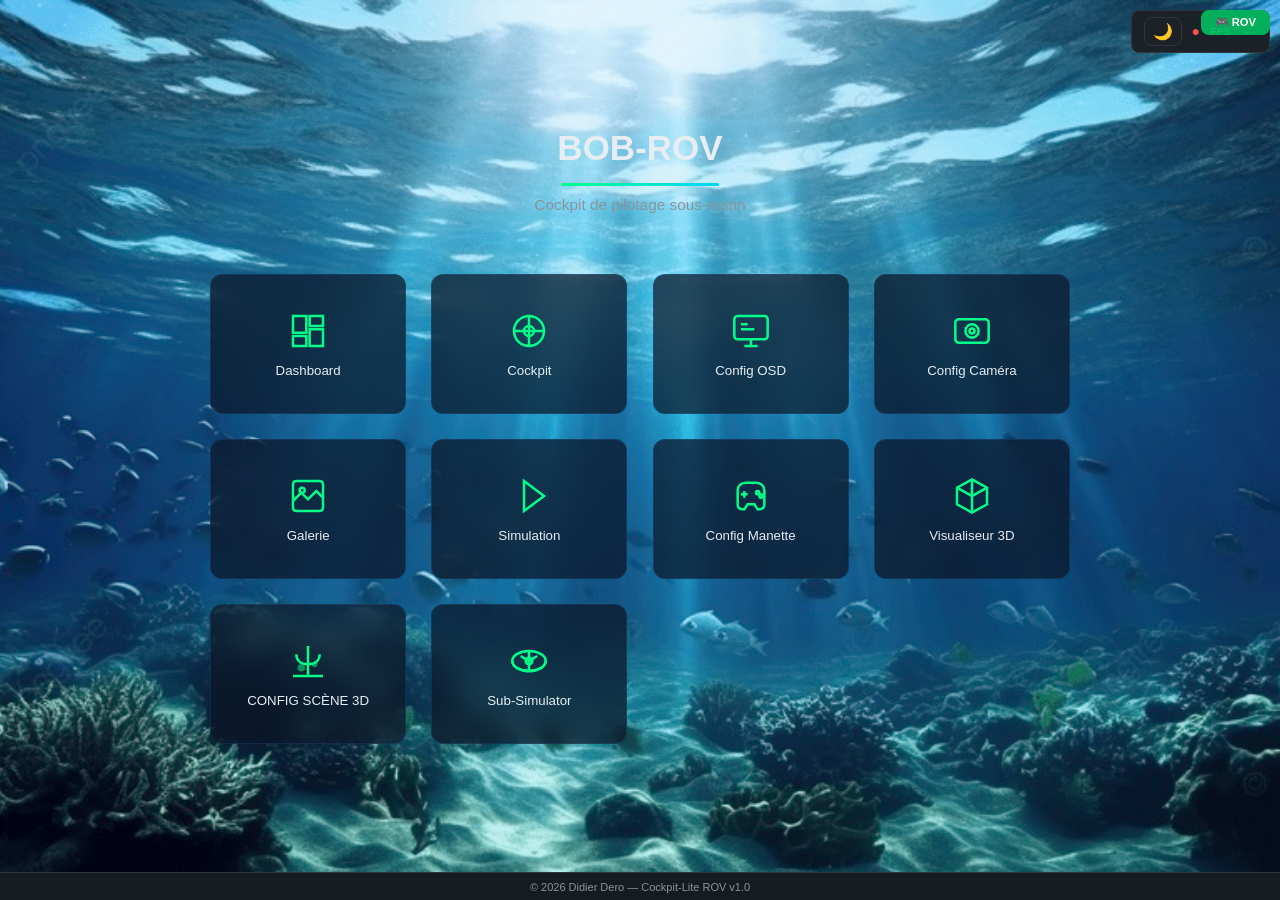
==== commit 2d63729a: "feat: Intégration fond océanique surface2 et ajout modèle tortue" ====
--- a/frontend/index.html
+++ b/frontend/index.html
@@ -25,7 +25,7 @@
         <!-- ========== HEADER + NAVIGATION GRILLE ========== -->
         <header class="index-header" id="nav-home">
             <div class="header-content">
-                <h1>🚀 BOB-ROV</h1>
+                <h1>BOB-ROV</h1>
                 <p>Cockpit de pilotage sous-marin</p>
             </div>
             <nav class="nav-grid">
@@ -998,11 +998,27 @@
 
                     <!-- Terrain -->
                     <div class="s3d-env-group">
-                        <h3>🏔️ Terrain <span class="s3d-info" data-tip="Relief sous-marin : plateau corallien peu profond + fosse abyssale" tabindex="0">ⓘ</span></h3>
+                        <h3>🏔️ Terrain <span class="s3d-info" data-tip="Zones de terrain en % : pentes tangentes de la surface au fond" tabindex="0">ⓘ</span></h3>
                         <label class="s3d-chk-row"><input type="checkbox" id="env-terrain-enabled"> Relief activé</label>
-                        <div class="s3d-env-row">
-                            <div class="s3d-env-head"><label>Hauteur relief <span class="s3d-info" data-tip="Amplitude du relief en mètres (0 = fond plat)" tabindex="0">ⓘ</span></label><span class="s3d-env-val" id="env-terrain-height-val">0.9</span></div>
-                            <input type="range" class="s3d-env-slider" id="env-terrain-height" min="0" max="2" step="0.1" value="0.9">
+                        <div class="s3d-env-row" style="margin-top:6px;border-top:1px solid rgba(255,255,255,0.07);padding-top:6px;">
+                            <div class="s3d-env-head"><label>🏖️ Plage — Étendue <span class="s3d-info" data-tip="Largeur de la plage en % de la largeur du bassin" tabindex="0">ⓘ</span></label><span class="s3d-env-val" id="env-beach-extent-val">10 %</span></div>
+                            <input type="range" class="s3d-env-slider" id="env-beach-extent" min="1" max="40" step="1" value="10">
+                        </div>
+                        <div class="s3d-env-row">
+                            <div class="s3d-env-head"><label>🏖️ Plage — Profondeur <span class="s3d-info" data-tip="Profondeur max de la plage en % de la profondeur totale" tabindex="0">ⓘ</span></label><span class="s3d-env-val" id="env-beach-depth-val">5 %</span></div>
+                            <input type="range" class="s3d-env-slider" id="env-beach-depth" min="1" max="30" step="1" value="5">
+                        </div>
+                        <div class="s3d-env-row" style="margin-top:6px;border-top:1px solid rgba(255,255,255,0.07);padding-top:6px;">
+                            <div class="s3d-env-head"><label>🪸 Récif — Étendue <span class="s3d-info" data-tip="Largeur du récif en % de la largeur du bassin" tabindex="0">ⓘ</span></label><span class="s3d-env-val" id="env-reef-extent-val">20 %</span></div>
+                            <input type="range" class="s3d-env-slider" id="env-reef-extent" min="5" max="60" step="1" value="20">
+                        </div>
+                        <div class="s3d-env-row">
+                            <div class="s3d-env-head"><label>🪸 Récif — Profondeur <span class="s3d-info" data-tip="Profondeur max du récif en % de la profondeur totale (cumulée avec la plage)" tabindex="0">ⓘ</span></label><span class="s3d-env-val" id="env-reef-depth-val">20 %</span></div>
+                            <input type="range" class="s3d-env-slider" id="env-reef-depth" min="5" max="80" step="1" value="20">
+                        </div>
+                        <div class="s3d-env-row" style="margin-top:6px;border-top:1px solid rgba(255,255,255,0.07);padding-top:6px;">
+                            <div class="s3d-env-head"><label>💧 Transparence de l'eau <span class="s3d-info" data-tip="Distance de visibilité sous-marine en mètres (brouillard FogExp2). Augmenter pour voir plus loin en profondeur." tabindex="0">ⓘ</span></label><span class="s3d-env-val" id="env-water-transparency-val">80 m</span></div>
+                            <input type="range" class="s3d-env-slider" id="env-water-transparency" min="1" max="100" step="1" value="80">
                         </div>
                     </div>
 
--- a/frontend/css/style.css
+++ b/frontend/css/style.css
@@ -42,7 +42,29 @@
 
 /* === RESET === */
 *, *::before, *::after { margin: 0; padding: 0; box-sizing: border-box; }
-html, body { height: 100%; font-family: var(--font-sans); font-size: 14px; color: var(--text-primary); background: var(--bg-primary); overflow: hidden; transition: background var(--transition), color var(--transition); }
+html, body { height: 100%; font-family: var(--font-sans); font-size: 14px; color: var(--text-primary); overflow: hidden; transition: color var(--transition); }
+
+/* Image de fond sous-marine + pulsation lumineuse */
+body {
+    background: #020b14 url('/static/models/surface2.jpg') no-repeat center center fixed !important;
+    background-size: cover !important;
+    min-height: 100vh;
+}
+
+body::before {
+    content: '';
+    position: fixed;
+    inset: 0;
+    background: radial-gradient(circle at 50% 0%, rgba(100, 200, 255, 0.18), transparent 75%);
+    animation: oceanPulse 6s ease-in-out infinite alternate;
+    pointer-events: none;
+    z-index: 0;
+}
+
+@keyframes oceanPulse {
+    0%   { opacity: 0.2; }
+    100% { opacity: 0.7; }
+}
 
 /* === LAYOUT === */
 .app-container { display: flex; flex-direction: column; height: 100vh; overflow: hidden; }
@@ -56,11 +78,14 @@
     flex-direction: column;
     align-items: center;
     justify-content: center;
+    position: relative;
     overflow-y: auto;
 }
 
 .header-content {
     margin-bottom: 40px;
+    position: relative;
+    z-index: 1;
 }
 
 .index-header h1 {
@@ -94,6 +119,8 @@
     padding: 20px;
     max-width: 900px;
     width: 100%;
+    position: relative;
+    z-index: 1;
 }
 
 @media (min-width: 768px) {
@@ -164,6 +191,69 @@
 .nav-tile.active {
     border-color: var(--accent);
     box-shadow: 0 0 20px rgba(0, 255, 136, 0.2);
+}
+
+/* Le header et les tuiles passent au-dessus du fond */
+.index-header {
+    position: relative;
+    z-index: 1;
+}
+
+.main-content {
+    flex: 1;
+    overflow-y: auto;
+    padding: 14px;
+    display: none;
+    position: relative;
+    z-index: 2;
+    background: rgba(2, 11, 20, 0.88);
+}
+.main-content.visible { display: block; }
+
+/* ── Amélioration contraste tuiles ── */
+.nav-tile {
+    background: rgba(12, 22, 40, 0.72);
+    backdrop-filter: blur(12px);
+    -webkit-backdrop-filter: blur(12px);
+    border: 1px solid rgba(60, 140, 220, 0.15);
+}
+
+.nav-tile::before {
+    content: '';
+    position: absolute;
+    top: 0;
+    left: 0;
+    right: 0;
+    height: 2px;
+    background: linear-gradient(90deg, transparent, rgba(80,200,255,0.45), transparent);
+    opacity: 0;
+    transition: opacity 0.3s ease;
+}
+
+.nav-tile:hover::before {
+    opacity: 1;
+}
+
+.nav-tile:hover {
+    background: rgba(18, 38, 70, 0.88);
+    border-color: rgba(60, 160, 255, 0.45);
+    box-shadow:
+        0 8px 40px rgba(0, 120, 255, 0.18),
+        inset 0 1px 0 rgba(100,200,255,0.08);
+}
+
+.theme-day .nav-tile {
+    background: rgba(255, 255, 255, 0.72);
+    backdrop-filter: blur(12px);
+    -webkit-backdrop-filter: blur(12px);
+    border: 1px solid rgba(0, 80, 160, 0.15);
+}
+.theme-day .nav-tile:hover {
+    background: rgba(255, 255, 255, 0.90);
+    border-color: rgba(0, 80, 160, 0.35);
+    box-shadow:
+        0 8px 40px rgba(0, 100, 200, 0.15),
+        inset 0 1px 0 rgba(255,255,255,0.5);
 }
 
 /* Bouton retour */
@@ -215,8 +305,7 @@
 .theme-toggle:hover { background: var(--bg-input); }
 
 /* === MAIN CONTENT === */
-.main-content { flex: 1; overflow-y: auto; padding: 14px; display: none; }
-.main-content.visible { display: block; }
+
 .tile-panel { display: none; animation: fadeIn 0.4s ease; }
 .tile-panel.active { display: block; }
 @keyframes fadeIn { from { opacity: 0; transform: translateY(8px); } to { opacity: 1; transform: translateY(0); } }
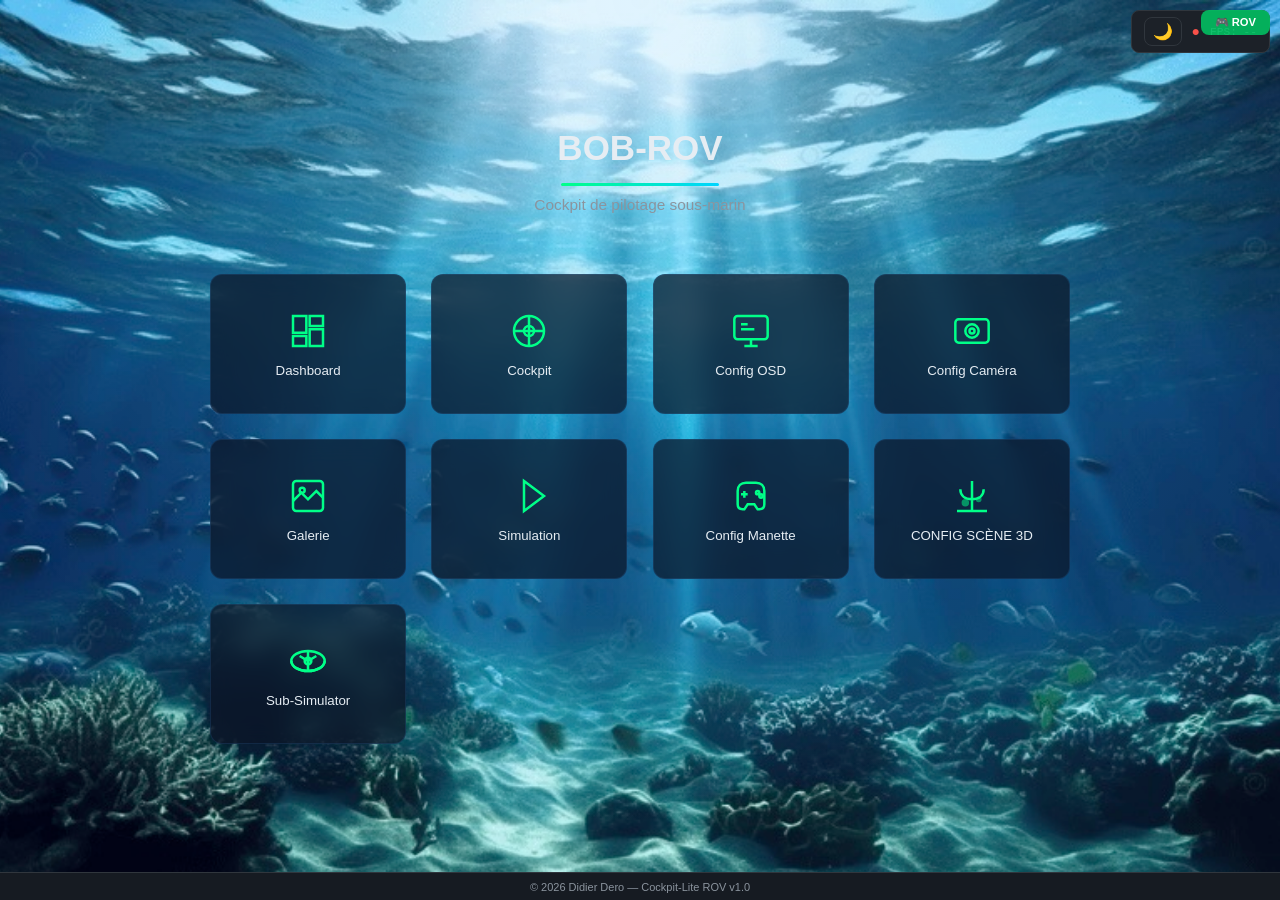
==== commit f3389377: "refactor: Suppression de la page Visualiseur 3D obsolète" ====
--- a/frontend/index.html
+++ b/frontend/index.html
@@ -82,13 +82,6 @@
                     </svg>
                     <span>Config Manette</span>
                 </button>
-                <button class="nav-tile" data-tile="mapping3d" onclick="window.location.href='/mapping3d'">
-                    <svg viewBox="0 0 24 24" width="40" height="40" fill="none" stroke="currentColor" stroke-width="1.5">
-                        <path d="M12 2l9 5v10l-9 5-9-5V7l9-5z"/>
-                        <path d="M12 2v20M3 7l9 5 9-5"/>
-                    </svg>
-                    <span>Visualiseur 3D</span>
-                </button>
                 <button class="nav-tile" data-tile="config-scene-3d" onclick="App.switchTile('config-scene-3d')">
                     <svg viewBox="0 0 24 24" width="40" height="40" fill="none" stroke="currentColor" stroke-width="1.5">
                         <path d="M12 3v18M5 8c0 4 3 6 7 6s7-2 7-6"/>
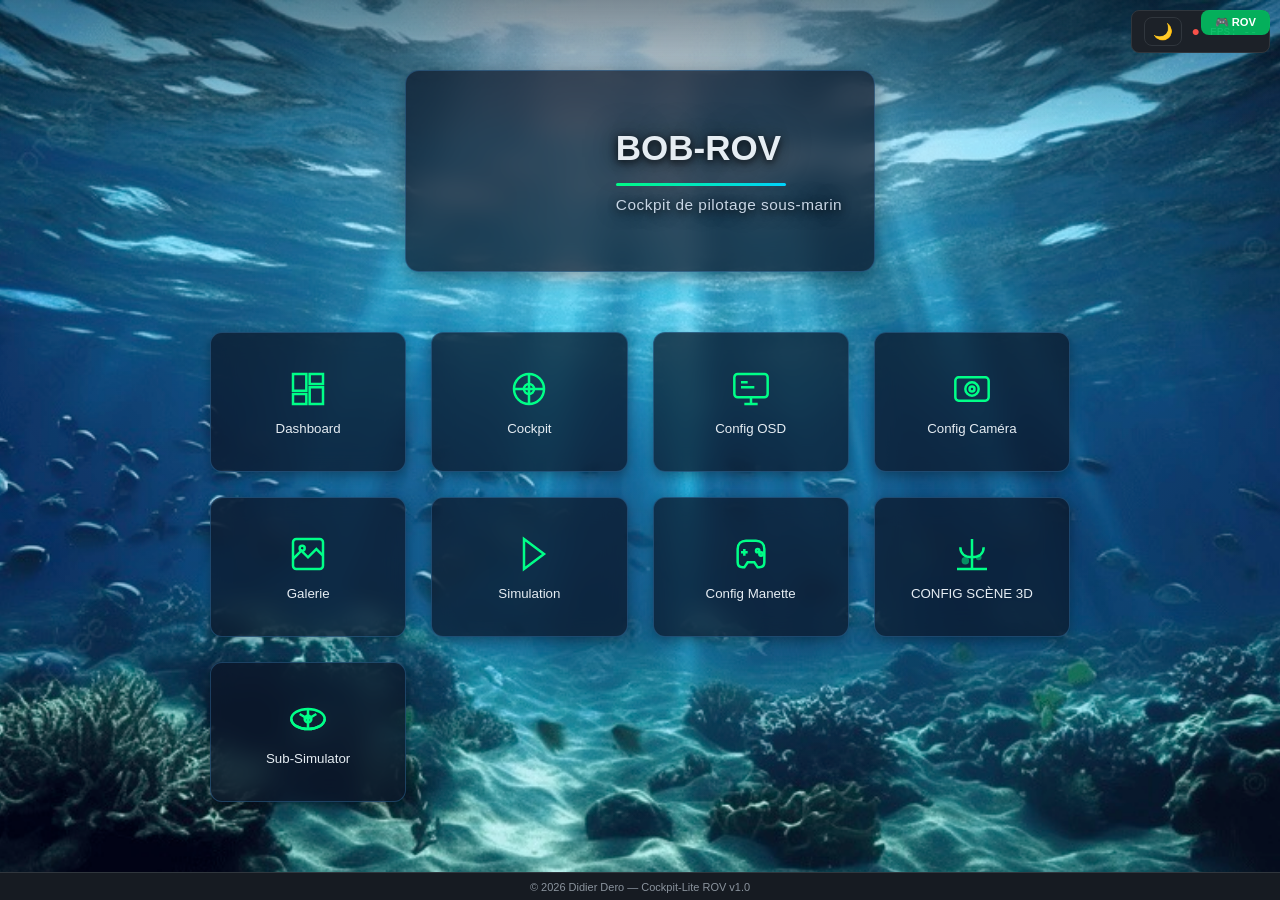
==== commit 1b010c88: "feat: Ajout du logo 3D filaire animé du ROV dans le menu principal" ====
--- a/frontend/index.html
+++ b/frontend/index.html
@@ -19,14 +19,20 @@
     </script>
     <link rel="stylesheet" href="css/gamepad-nav.css">
     <link rel="stylesheet" href="css/scene3d.css">
+    <script type="module" src="js/rov_logo.js"></script>
 </head>
 <body class="theme-night">
     <div class="app-container">
         <!-- ========== HEADER + NAVIGATION GRILLE ========== -->
         <header class="index-header" id="nav-home">
             <div class="header-content">
-                <h1>BOB-ROV</h1>
-                <p>Cockpit de pilotage sous-marin</p>
+                <div class="header-title-row">
+                    <canvas id="rov-logo-canvas" width="160" height="160"></canvas>
+                    <div>
+                        <h1>BOB-ROV</h1>
+                        <p>Cockpit de pilotage sous-marin</p>
+                    </div>
+                </div>
             </div>
             <nav class="nav-grid">
                 <button class="nav-tile" data-tile="dashboard" onclick="App.switchTile('dashboard')">
--- a/frontend/css/style.css
+++ b/frontend/css/style.css
@@ -88,12 +88,57 @@
     z-index: 1;
 }
 
+/* Rangée titre : canvas 3D + texte alignés horizontalement */
+.header-title-row {
+    display: flex;
+    align-items: center;
+    justify-content: center;
+    gap: 18px;
+    padding: 20px 32px;
+    background: rgba(12, 22, 40, 0.72);
+    backdrop-filter: blur(12px);
+    -webkit-backdrop-filter: blur(12px);
+    border: 1px solid rgba(80, 180, 255, 0.25);
+    border-radius: 14px;
+    box-shadow: 0 4px 20px rgba(0, 0, 0, 0.4);
+}
+
+#rov-logo-canvas {
+    width: 160px;
+    height: 160px;
+    flex-shrink: 0;
+    filter: drop-shadow(0 0 8px rgba(0, 255, 102, 0.5));
+}
+
+@media (max-width: 480px) {
+    #rov-logo-canvas {
+        width: 110px;
+        height: 110px;
+    }
+    .header-title-row { gap: 12px; }
+}
+
+/* Voile dégradé sombre en haut pour atténuer l'éblouissement du soleil */
+.header-content::before {
+    content: '';
+    position: fixed;
+    top: 0;
+    left: 0;
+    right: 0;
+    height: 140px;
+    background: linear-gradient(180deg, rgba(0, 10, 20, 0.45), transparent);
+    pointer-events: none;
+    z-index: -1;
+}
+
 .index-header h1 {
     font-size: 2.5rem;
     font-weight: 700;
     color: var(--text-primary);
     margin: 0;
     position: relative;
+    text-align: left;
+    text-shadow: 0 2px 8px rgba(0, 0, 0, 0.9), 0 0 30px rgba(0, 0, 0, 0.7);
 }
 
 .index-header h1::after {
@@ -102,14 +147,16 @@
     width: 75%;
     height: 3px;
     background: linear-gradient(90deg, var(--accent), #00d4ff);
-    margin: 15px auto 0;
+    margin: 15px 0 0;
     border-radius: 2px;
 }
 
 .index-header p {
-    color: var(--text-secondary);
+    color: #c8d6e5;
     font-size: 1.1rem;
     margin-top: 10px;
+    text-shadow: 0 2px 8px rgba(0, 0, 0, 0.95), 0 0 20px rgba(0, 0, 0, 0.6);
+    letter-spacing: 0.5px;
 }
 
 .nav-grid {
@@ -215,7 +262,8 @@
     background: rgba(12, 22, 40, 0.72);
     backdrop-filter: blur(12px);
     -webkit-backdrop-filter: blur(12px);
-    border: 1px solid rgba(60, 140, 220, 0.15);
+    border: 1px solid rgba(80, 180, 255, 0.25);
+    box-shadow: 0 4px 12px rgba(0, 0, 0, 0.3);
 }
 
 .nav-tile::before {
@@ -236,10 +284,11 @@
 
 .nav-tile:hover {
     background: rgba(18, 38, 70, 0.88);
-    border-color: rgba(60, 160, 255, 0.45);
+    border-color: rgba(80, 200, 255, 0.6);
     box-shadow:
         0 8px 40px rgba(0, 120, 255, 0.18),
-        inset 0 1px 0 rgba(100,200,255,0.08);
+        0 0 20px rgba(80, 200, 255, 0.15),
+        inset 0 1px 0 rgba(100,200,255,0.12);
 }
 
 .theme-day .nav-tile {
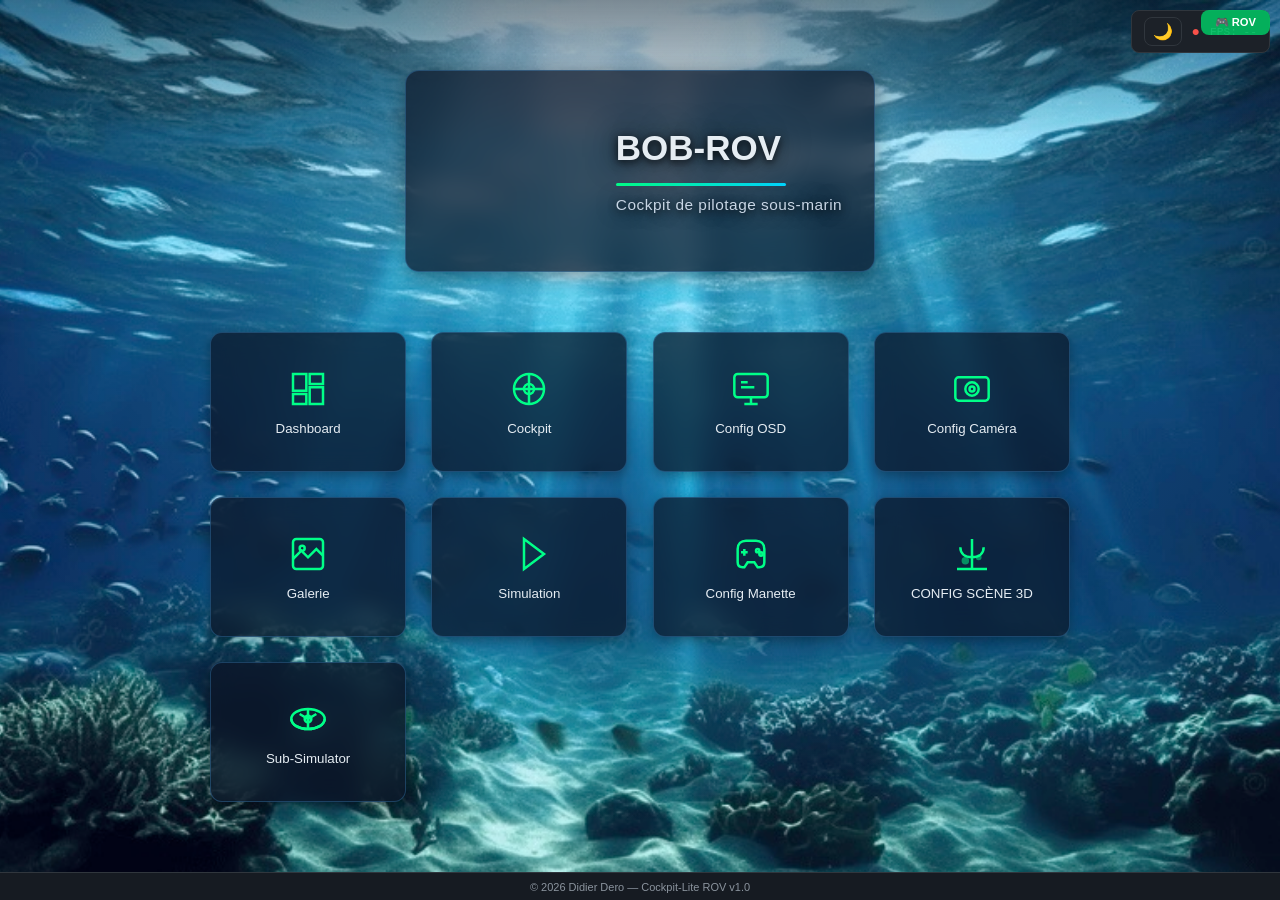
==== commit 999b5665: "feat: Hot-reload uvicorn, correction flèche panneau cockpit, popup I2C dans Cockpit uniquement" ====
--- a/frontend/index.html
+++ b/frontend/index.html
@@ -248,7 +248,7 @@
                     <div class="video-container">
                         <img id="video-stream" src="/video_feed" alt="Flux vidéo">
                         <canvas id="osd-canvas"></canvas>
-                        <button class="panel-toggle-btn" id="btn-toggle-panel" title="Masquer/Afficher le panneau (F)">◀</button>
+                        <button class="panel-toggle-btn" id="btn-toggle-panel" title="Masquer/Afficher le panneau (F)">▶</button>
                     </div>
                     <div class="control-panel" id="control-panel">
 
